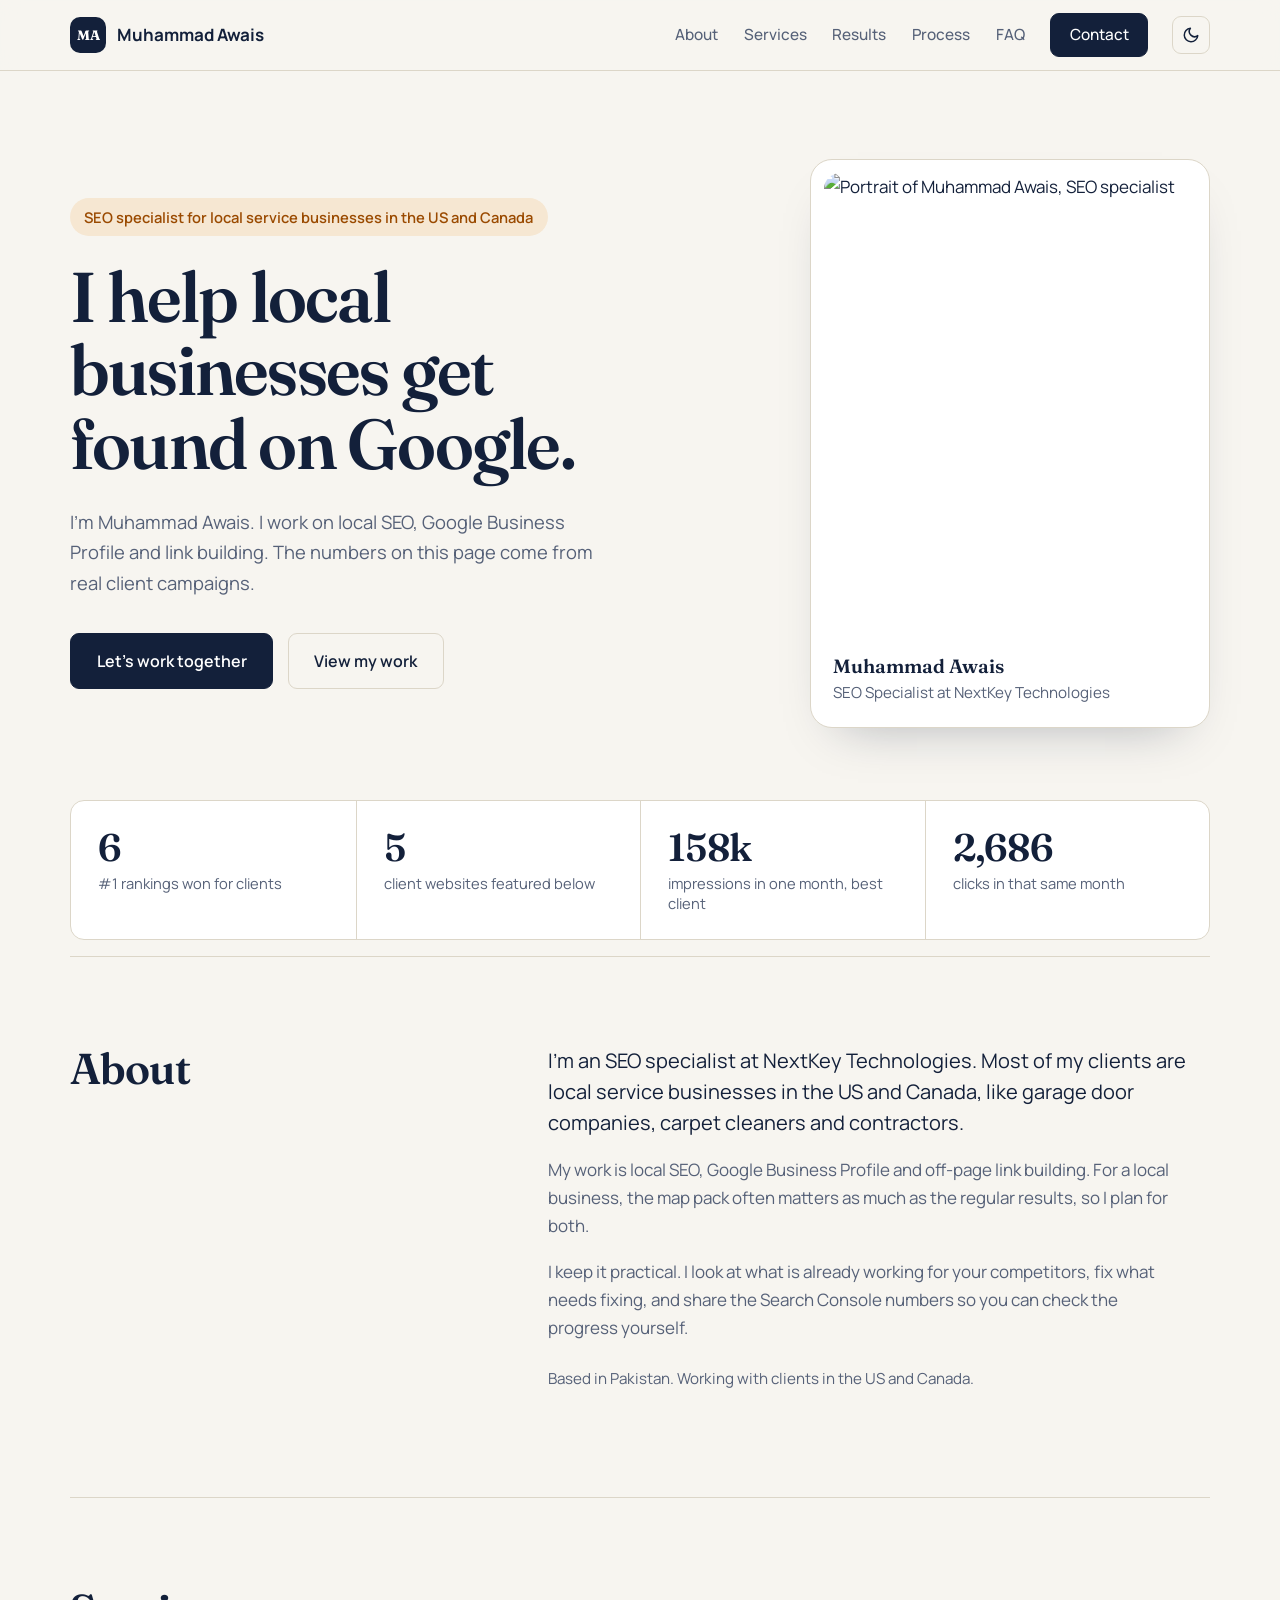
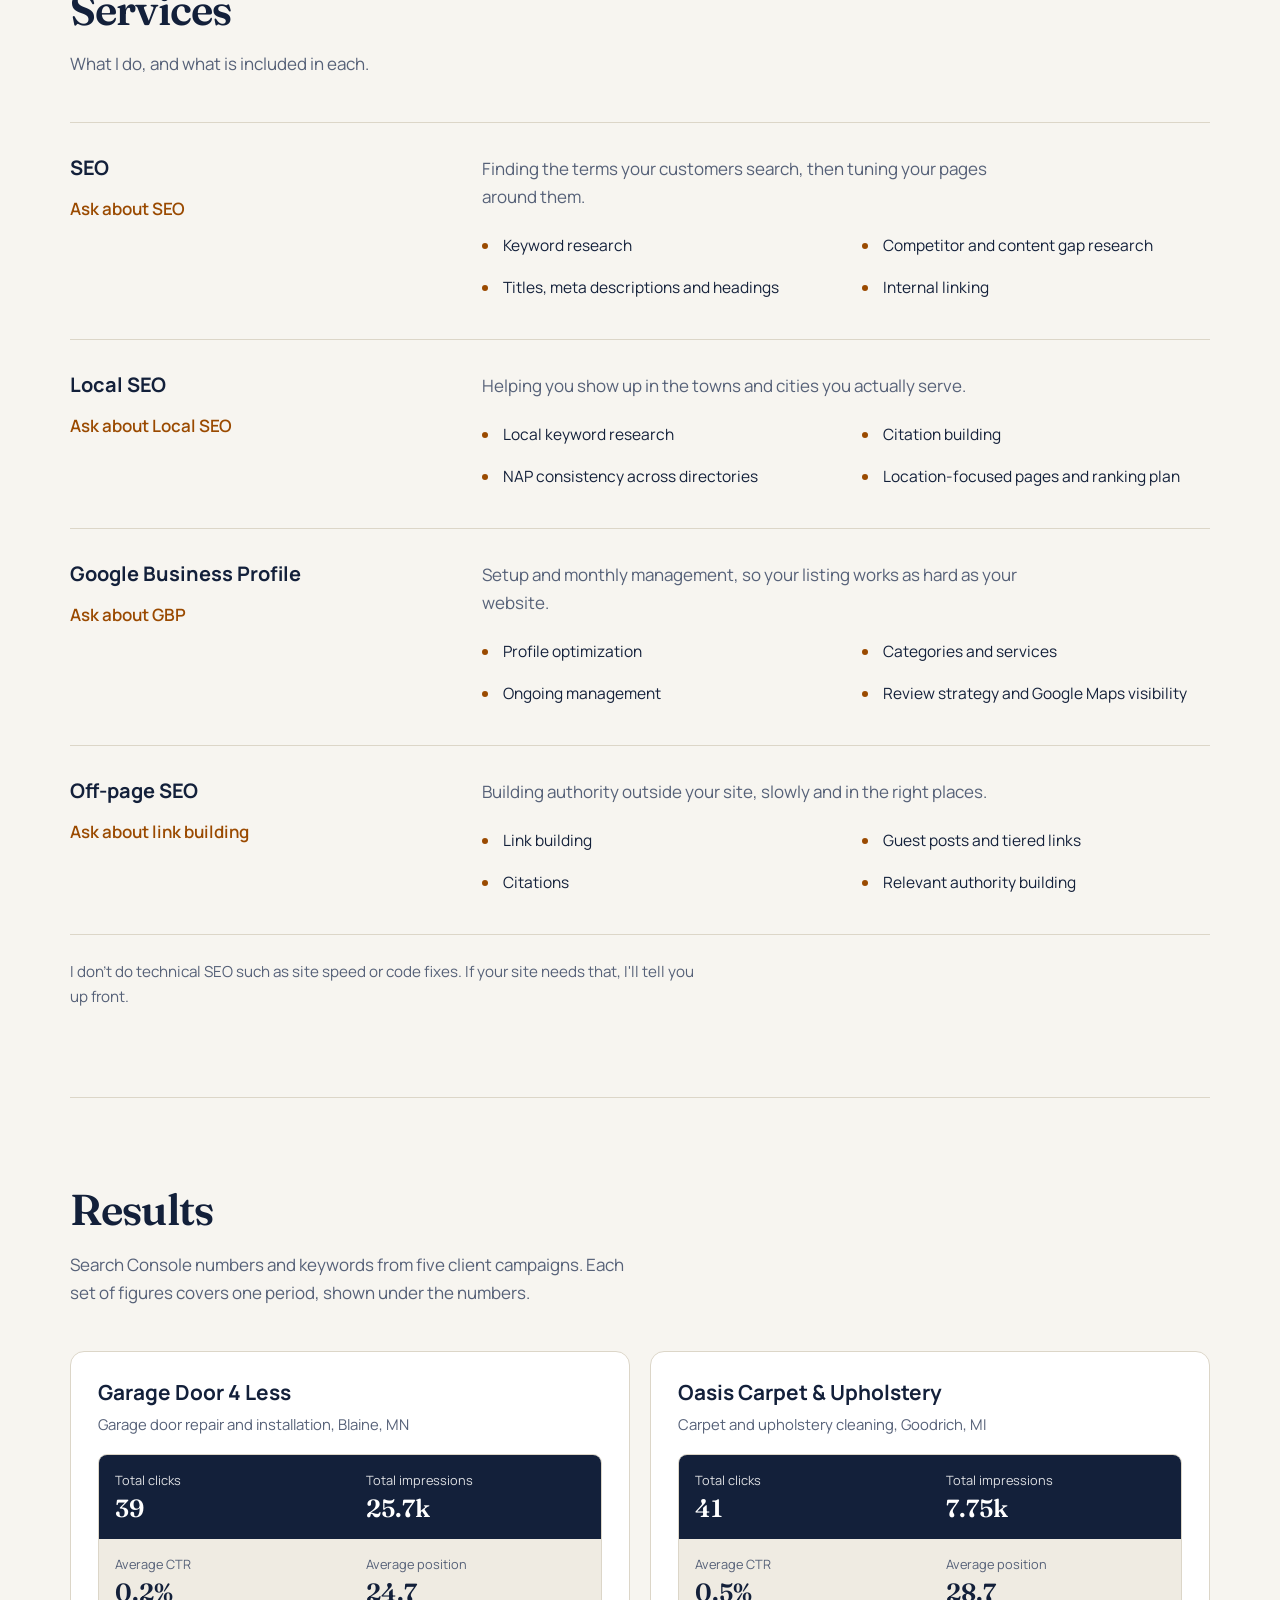
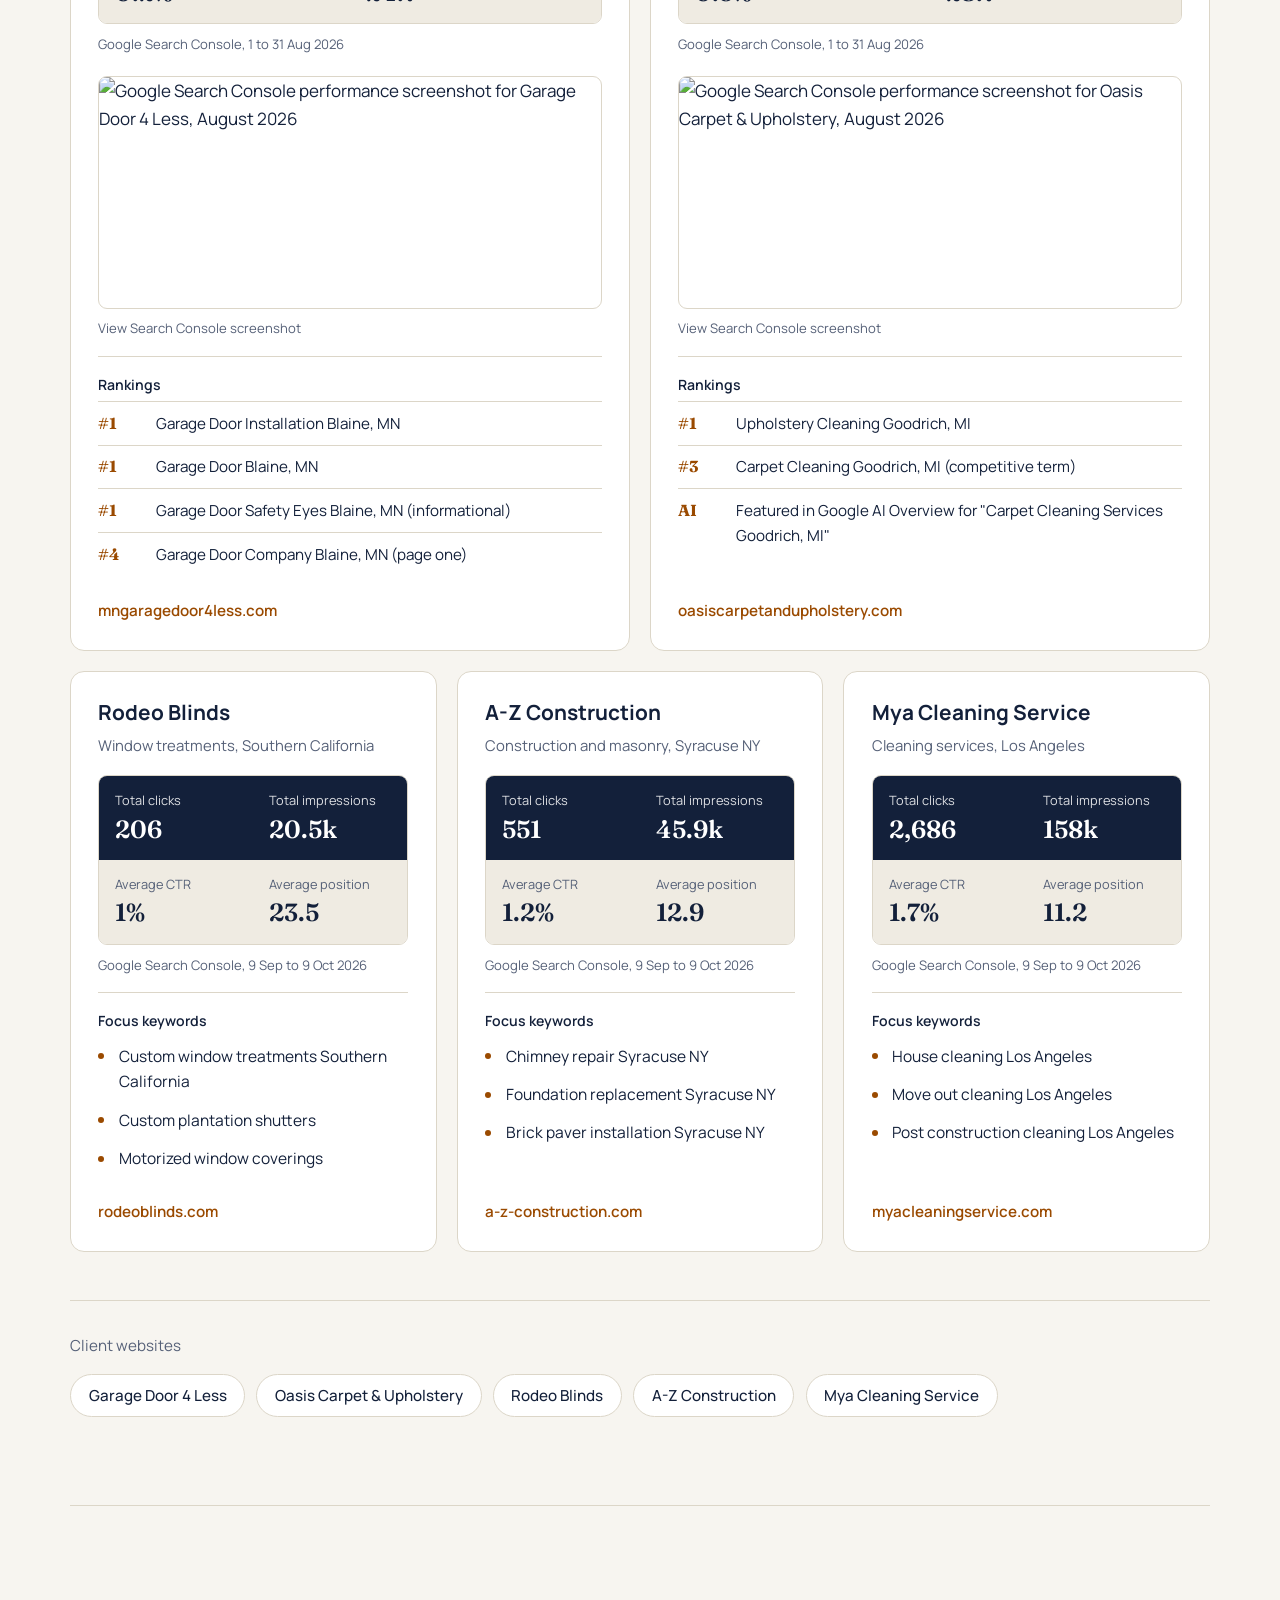
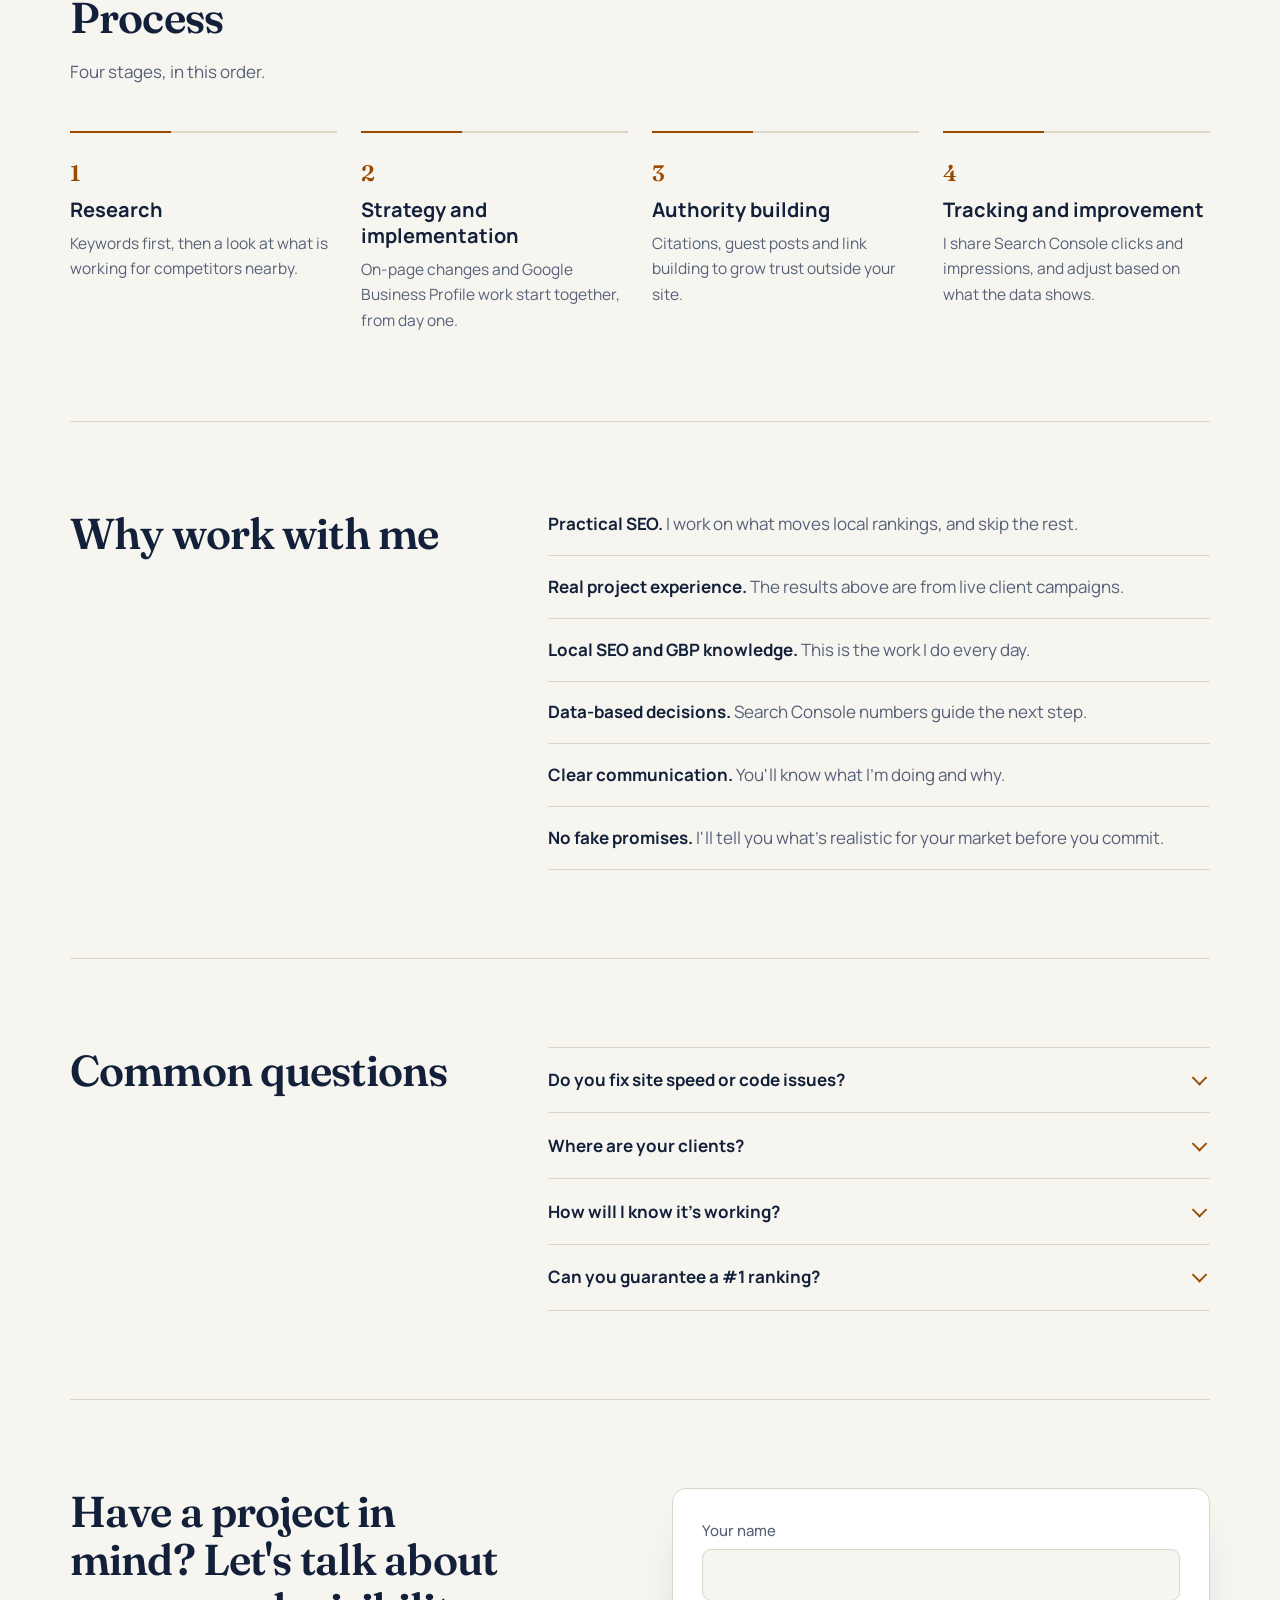
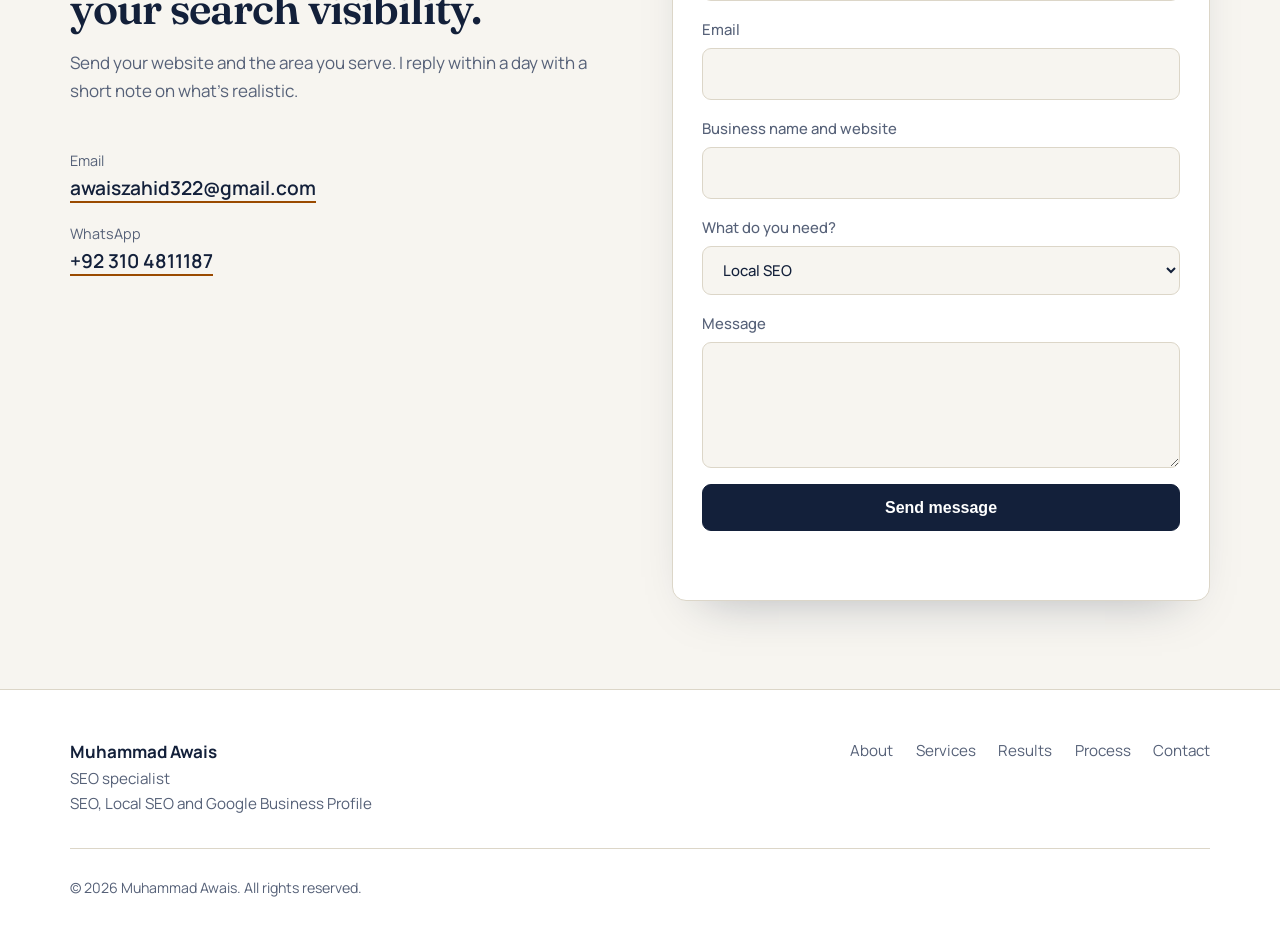
==== index.html @ a40edf95 "Add files via upload" ====
<!DOCTYPE html>
<html lang="en">
<head>
<meta charset="utf-8">
<meta name="viewport" content="width=device-width, initial-scale=1">
<title>Muhammad Awais | SEO Specialist, Local SEO and Google Business Profile Expert</title>
<meta name="description" content="Muhammad Awais is an SEO specialist for local service businesses in the US and Canada. Local SEO, Google Business Profile, link building and keyword research, with real client results.">
<link rel="canonical" href="https://awaiszahidofficial.github.io/awais-portfolio/">
<meta name="theme-color" content="#F7F5F0">

<meta property="og:type" content="website">
<meta property="og:url" content="https://awaiszahidofficial.github.io/awais-portfolio/">
<meta property="og:title" content="Muhammad Awais | SEO Specialist, Local SEO and GBP Expert">
<meta property="og:description" content="Local SEO, Google Business Profile and link building for service businesses. See real client results.">
<meta property="og:image" content="https://awaiszahidofficial.github.io/awais-portfolio/assets/awais.jpg">
<meta name="twitter:card" content="summary">

<link rel="icon" href="assets/favicon.svg" type="image/svg+xml">
<link rel="preconnect" href="https://fonts.googleapis.com">
<link rel="preconnect" href="https://fonts.gstatic.com" crossorigin>
<link href="https://fonts.googleapis.com/css2?family=Fraunces:opsz,wght@9..144,500;9..144,600&family=Manrope:wght@400;500;600;700&display=swap" rel="stylesheet">
<link rel="stylesheet" href="style.css">

<script>
/* Choose the theme before first paint: saved choice, else the visitor's system setting, else light */
(function(){try{var t=localStorage.getItem('theme');
if(!t&&window.matchMedia&&matchMedia('(prefers-color-scheme: dark)').matches)t='dark';
if(t)document.documentElement.setAttribute('data-theme',t);}catch(e){}})();
</script>

<script type="application/ld+json">
{
  "@context": "https://schema.org",
  "@type": "ProfessionalService",
  "name": "Muhammad Awais, SEO Specialist",
  "description": "Local SEO, Google Business Profile management and link building for local service businesses in the US and Canada.",
  "url": "https://awaiszahidofficial.github.io/awais-portfolio/",
  "image": "https://awaiszahidofficial.github.io/awais-portfolio/assets/awais.jpg",
  "email": "awaiszahid322@gmail.com",
  "areaServed": ["United States", "Canada"],
  "founder": { "@type": "Person", "name": "Muhammad Awais", "jobTitle": "SEO Specialist", "worksFor": { "@type": "Organization", "name": "NextKey Technologies" } },
  "knowsAbout": ["Local SEO", "Google Business Profile", "Link building", "Keyword research", "Citation building"]
}
</script>
</head>
<body>
<a class="skip" href="#main">Skip to content</a>

<header class="nav" id="top">
  <div class="wrap nav-in">
    <a class="brand" href="#top" aria-label="Muhammad Awais, home"><span class="mark">MA</span><span>Muhammad Awais</span></a>
    <nav id="menu" aria-label="Main">
      <a href="#about">About</a>
      <a href="#services">Services</a>
      <a href="#results">Results</a>
      <a href="#process">Process</a>
      <a href="#faq">FAQ</a>
      <a class="btn btn-sm" href="#contact">Contact</a>
    </nav>
    <div class="nav-tools">
      <button class="icon-btn" id="theme" type="button" aria-label="Switch color theme">
        <svg class="i-sun" viewBox="0 0 24 24" width="18" height="18" fill="none" stroke="currentColor" stroke-width="2" stroke-linecap="round" aria-hidden="true"><circle cx="12" cy="12" r="4"/><path d="M12 2v2M12 20v2M4.9 4.9l1.4 1.4M17.7 17.7l1.4 1.4M2 12h2M20 12h2M4.9 19.1l1.4-1.4M17.7 6.3l1.4-1.4"/></svg>
        <svg class="i-moon" viewBox="0 0 24 24" width="18" height="18" fill="none" stroke="currentColor" stroke-width="2" stroke-linecap="round" stroke-linejoin="round" aria-hidden="true"><path d="M21 12.8A9 9 0 1 1 11.2 3a7 7 0 0 0 9.8 9.8z"/></svg>
      </button>
      <button class="menu-btn" type="button" aria-expanded="false" aria-controls="menu">Menu</button>
    </div>
  </div>
</header>

<main id="main">

<section class="hero wrap">
  <div class="hero-copy">
    <p class="role">SEO specialist for local service businesses in the US and Canada</p>
    <h1>I help local businesses get found on Google.</h1>
    <p class="lead">I'm Muhammad Awais. I work on local SEO, Google Business Profile and link building. The numbers on this page come from real client campaigns.</p>
    <div class="actions">
      <a class="btn" href="#contact">Let's work together</a>
      <a class="btn btn-ghost" href="#results">View my work</a>
    </div>
  </div>

  <figure class="id-card">
    <img src="assets/awais.jpg" alt="Portrait of Muhammad Awais, SEO specialist" width="720" height="955">
    <figcaption>
      <b>Muhammad Awais</b>
      <span>SEO Specialist at NextKey Technologies</span>
    </figcaption>
  </figure>
</section>

<section class="wrap band-wrap" aria-label="Highlights">
  <div class="band">
    <div class="stat"><b>6</b><small>#1 rankings won for clients</small></div>
    <div class="stat"><b>5</b><small>client websites featured below</small></div>
    <div class="stat"><b>158k</b><small>impressions in one month, best client</small></div>
    <div class="stat"><b>2,686</b><small>clicks in that same month</small></div>
  </div>
</section>

<section id="about" class="sec wrap split">
  <h2>About</h2>
  <div class="prose">
    <p class="big-p">I'm an SEO specialist at NextKey Technologies. Most of my clients are local service businesses in the US and Canada, like garage door companies, carpet cleaners and contractors.</p>
    <p>My work is local SEO, Google Business Profile and off-page link building. For a local business, the map pack often matters as much as the regular results, so I plan for both.</p>
    <p>I keep it practical. I look at what is already working for your competitors, fix what needs fixing, and share the Search Console numbers so you can check the progress yourself.</p>
    <p class="note">Based in Pakistan. Working with clients in the US and Canada.</p>
  </div>
</section>

<section id="services" class="sec wrap">
  <h2>Services</h2>
  <p class="sub">What I do, and what is included in each.</p>

  <div class="svc-list">
    <article class="svc">
      <div class="svc-head"><h3>SEO</h3><a href="#contact" data-service="On-page SEO">Ask about SEO</a></div>
      <div class="svc-body">
        <p>Finding the terms your customers search, then tuning your pages around them.</p>
        <ul><li>Keyword research</li><li>Competitor and content gap research</li><li>Titles, meta descriptions and headings</li><li>Internal linking</li></ul>
      </div>
    </article>
    <article class="svc">
      <div class="svc-head"><h3>Local SEO</h3><a href="#contact" data-service="Local SEO">Ask about Local SEO</a></div>
      <div class="svc-body">
        <p>Helping you show up in the towns and cities you actually serve.</p>
        <ul><li>Local keyword research</li><li>Citation building</li><li>NAP consistency across directories</li><li>Location-focused pages and ranking plan</li></ul>
      </div>
    </article>
    <article class="svc">
      <div class="svc-head"><h3>Google Business Profile</h3><a href="#contact" data-service="Google Business Profile">Ask about GBP</a></div>
      <div class="svc-body">
        <p>Setup and monthly management, so your listing works as hard as your website.</p>
        <ul><li>Profile optimization</li><li>Categories and services</li><li>Ongoing management</li><li>Review strategy and Google Maps visibility</li></ul>
      </div>
    </article>
    <article class="svc">
      <div class="svc-head"><h3>Off-page SEO</h3><a href="#contact" data-service="Off-page SEO / link building">Ask about link building</a></div>
      <div class="svc-body">
        <p>Building authority outside your site, slowly and in the right places.</p>
        <ul><li>Link building</li><li>Guest posts and tiered links</li><li>Citations</li><li>Relevant authority building</li></ul>
      </div>
    </article>
  </div>

  <p class="note">I don't do technical SEO such as site speed or code fixes. If your site needs that, I'll tell you up front.</p>
</section>

<section id="results" class="sec wrap">
  <h2>Results</h2>
  <p class="sub">Search Console numbers and keywords from five client campaigns. Each set of figures covers one period, shown under the numbers.</p>

  <!-- Focus keywords (Rodeo Blinds, A-Z Construction, Mya) come from each client's website content. Replace them with real ranking positions when you have them. -->
  <div class="grid2">
    <article class="client">
      <h3>Garage Door 4 Less</h3>
      <p class="muted">Garage door repair and installation, Blaine, MN</p>
      <div class="gsc" role="group" aria-label="Search Console summary for Garage Door 4 Less">
        <div class="gt gt-c"><small>Total clicks</small><b>39</b></div>
        <div class="gt gt-i"><small>Total impressions</small><b>25.7k</b></div>
        <div class="gt"><small>Average CTR</small><b>0.2%</b></div>
        <div class="gt"><small>Average position</small><b>24.7</b></div>
      </div>
      <p class="gsc-cap">Google Search Console, 1 to 31 Aug 2026</p>
      <a class="shot result-shot" href="assets/garage-door-4-less-search-console.jpeg" target="_blank" rel="noopener">
        <img src="assets/garage-door-4-less-search-console.jpeg" alt="Google Search Console performance screenshot for Garage Door 4 Less, August 2026" width="1190" height="551" loading="lazy">
        <span>View Search Console screenshot</span>
      </a>
      <p class="focus-t">Rankings</p>
      <ul class="kw"><li><span>#1</span>Garage Door Installation Blaine, MN</li><li><span>#1</span>Garage Door Blaine, MN</li><li><span>#1</span>Garage Door Safety Eyes Blaine, MN (informational)</li><li><span>#4</span>Garage Door Company Blaine, MN (page one)</li></ul>
      <a class="site" href="https://www.mngaragedoor4less.com/" target="_blank" rel="noopener">mngaragedoor4less.com</a>
    </article>
    <article class="client">
      <h3>Oasis Carpet &amp; Upholstery</h3>
      <p class="muted">Carpet and upholstery cleaning, Goodrich, MI</p>
      <div class="gsc" role="group" aria-label="Search Console summary for Oasis Carpet &amp; Upholstery">
        <div class="gt gt-c"><small>Total clicks</small><b>41</b></div>
        <div class="gt gt-i"><small>Total impressions</small><b>7.75k</b></div>
        <div class="gt"><small>Average CTR</small><b>0.5%</b></div>
        <div class="gt"><small>Average position</small><b>28.7</b></div>
      </div>
      <p class="gsc-cap">Google Search Console, 1 to 31 Aug 2026</p>
      <a class="shot result-shot" href="assets/oasis-carpet-search-console.jpeg" target="_blank" rel="noopener">
        <img src="assets/oasis-carpet-search-console.jpeg" alt="Google Search Console performance screenshot for Oasis Carpet &amp; Upholstery, August 2026" width="1183" height="551" loading="lazy">
        <span>View Search Console screenshot</span>
      </a>
      <p class="focus-t">Rankings</p>
      <ul class="kw"><li><span>#1</span>Upholstery Cleaning Goodrich, MI</li><li><span>#3</span>Carpet Cleaning Goodrich, MI (competitive term)</li><li><span>AI</span>Featured in Google AI Overview for "Carpet Cleaning Services Goodrich, MI"</li></ul>
      <a class="site" href="https://www.oasiscarpetandupholstery.com/" target="_blank" rel="noopener">oasiscarpetandupholstery.com</a>
    </article>
  </div>

  <div class="grid3">
    <article class="client">
      <h3>Rodeo Blinds</h3>
      <p class="muted">Window treatments, Southern California</p>
      <div class="gsc" role="group" aria-label="Search Console summary for Rodeo Blinds">
        <div class="gt gt-c"><small>Total clicks</small><b>206</b></div>
        <div class="gt gt-i"><small>Total impressions</small><b>20.5k</b></div>
        <div class="gt"><small>Average CTR</small><b>1%</b></div>
        <div class="gt"><small>Average position</small><b>23.5</b></div>
      </div>
      <p class="gsc-cap">Google Search Console, 9 Sep to 9 Oct 2026</p>
      <p class="focus-t">Focus keywords</p>
      <ul class="focus"><li>Custom window treatments Southern California</li><li>Custom plantation shutters</li><li>Motorized window coverings</li></ul>
      <a class="site" href="https://www.rodeoblinds.com/" target="_blank" rel="noopener">rodeoblinds.com</a>
    </article>
    <article class="client">
      <h3>A-Z Construction</h3>
      <p class="muted">Construction and masonry, Syracuse NY</p>
      <div class="gsc" role="group" aria-label="Search Console summary for A-Z Construction">
        <div class="gt gt-c"><small>Total clicks</small><b>551</b></div>
        <div class="gt gt-i"><small>Total impressions</small><b>45.9k</b></div>
        <div class="gt"><small>Average CTR</small><b>1.2%</b></div>
        <div class="gt"><small>Average position</small><b>12.9</b></div>
      </div>
      <p class="gsc-cap">Google Search Console, 9 Sep to 9 Oct 2026</p>
      <p class="focus-t">Focus keywords</p>
      <ul class="focus"><li>Chimney repair Syracuse NY</li><li>Foundation replacement Syracuse NY</li><li>Brick paver installation Syracuse NY</li></ul>
      <a class="site" href="https://a-z-construction.com/" target="_blank" rel="noopener">a-z-construction.com</a>
    </article>
    <article class="client">
      <h3>Mya Cleaning Service</h3>
      <p class="muted">Cleaning services, Los Angeles</p>
      <div class="gsc" role="group" aria-label="Search Console summary for Mya Cleaning Service">
        <div class="gt gt-c"><small>Total clicks</small><b>2,686</b></div>
        <div class="gt gt-i"><small>Total impressions</small><b>158k</b></div>
        <div class="gt"><small>Average CTR</small><b>1.7%</b></div>
        <div class="gt"><small>Average position</small><b>11.2</b></div>
      </div>
      <p class="gsc-cap">Google Search Console, 9 Sep to 9 Oct 2026</p>
      <p class="focus-t">Focus keywords</p>
      <ul class="focus"><li>House cleaning Los Angeles</li><li>Move out cleaning Los Angeles</li><li>Post construction cleaning Los Angeles</li></ul>
      <a class="site" href="https://myacleaningservice.com/" target="_blank" rel="noopener">myacleaningservice.com</a>
    </article>
  </div>

  <div class="logos">
    <p>Client websites</p>
    <ul>
      <li><a href="https://www.mngaragedoor4less.com/" target="_blank" rel="noopener">Garage Door 4 Less</a></li>
      <li><a href="https://www.oasiscarpetandupholstery.com/" target="_blank" rel="noopener">Oasis Carpet &amp; Upholstery</a></li>
      <li><a href="https://www.rodeoblinds.com/" target="_blank" rel="noopener">Rodeo Blinds</a></li>
      <li><a href="https://a-z-construction.com/" target="_blank" rel="noopener">A-Z Construction</a></li>
      <li><a href="https://myacleaningservice.com/" target="_blank" rel="noopener">Mya Cleaning Service</a></li>
    </ul>
  </div>
</section>

<section id="process" class="sec wrap">
  <h2>Process</h2>
  <p class="sub">Four stages, in this order.</p>
  <ol class="steps">
    <li><span class="num">1</span><h3>Research</h3><p>Keywords first, then a look at what is working for competitors nearby.</p></li>
    <li><span class="num">2</span><h3>Strategy and implementation</h3><p>On-page changes and Google Business Profile work start together, from day one.</p></li>
    <li><span class="num">3</span><h3>Authority building</h3><p>Citations, guest posts and link building to grow trust outside your site.</p></li>
    <li><span class="num">4</span><h3>Tracking and improvement</h3><p>I share Search Console clicks and impressions, and adjust based on what the data shows.</p></li>
  </ol>
</section>

<section id="why" class="sec wrap split">
  <h2>Why work with me</h2>
  <ul class="why">
    <li><b>Practical SEO.</b> I work on what moves local rankings, and skip the rest.</li>
    <li><b>Real project experience.</b> The results above are from live client campaigns.</li>
    <li><b>Local SEO and GBP knowledge.</b> This is the work I do every day.</li>
    <li><b>Data-based decisions.</b> Search Console numbers guide the next step.</li>
    <li><b>Clear communication.</b> You'll know what I'm doing and why.</li>
    <li><b>No fake promises.</b> I'll tell you what's realistic for your market before you commit.</li>
  </ul>
</section>

<section id="faq" class="sec wrap split">
  <h2>Common questions</h2>
  <div class="faq">
    <details><summary>Do you fix site speed or code issues?</summary><p>No. I don't do technical SEO such as site speed or code fixes. If your site needs that, I'll tell you up front.</p></details>
    <details><summary>Where are your clients?</summary><p>Mostly local service businesses in the US and Canada, such as garage door companies, carpet cleaners and contractors. I'm based in Pakistan.</p></details>
    <details><summary>How will I know it's working?</summary><p>I share Search Console clicks and impressions, so you can check the progress yourself. Each next step is based on what that data shows.</p></details>
    <details><summary>Can you guarantee a #1 ranking?</summary><p>No. I'll tell you what's realistic for your market before you commit.</p></details>
  </div>
</section>

<section id="contact" class="sec wrap contact">
  <div>
    <h2>Have a project in mind? Let's talk about your search visibility.</h2>
    <p class="sub">Send your website and the area you serve. I reply within a day with a short note on what's realistic.</p>
    <p class="cl"><span>Email</span><a href="mailto:awaiszahid322@gmail.com">awaiszahid322@gmail.com</a></p>
    <p class="cl"><span>WhatsApp</span><a href="https://wa.me/923104811187" target="_blank" rel="noopener">+92 310 4811187</a></p>
  </div>

  <!-- To receive messages without an email app: create a free form at formspree.io and paste its URL into data-endpoint below. -->
  <form id="form" data-endpoint="" novalidate>
    <p class="hp" aria-hidden="true"><label>Leave this empty <input name="_gotcha" tabindex="-1" autocomplete="off"></label></p>
    <label>Your name <input name="name" required autocomplete="name"></label>
    <label>Email <input type="email" name="email" required autocomplete="email"></label>
    <label>Business name and website <input name="business" autocomplete="organization"></label>
    <label>What do you need?
      <select name="service" id="service">
        <option>Local SEO</option>
        <option>Google Business Profile</option>
        <option>Off-page SEO / link building</option>
        <option>On-page SEO</option>
        <option>Not sure yet</option>
      </select>
    </label>
    <label>Message <textarea name="message" rows="4" required></textarea></label>
    <button class="btn" type="submit">Send message</button>
    <p class="status" id="status" role="status" aria-live="polite"></p>
  </form>
</section>

</main>

<footer class="foot">
  <div class="wrap foot-in">
    <div>
      <b>Muhammad Awais</b>
      <p>SEO specialist</p>
      <p>SEO, Local SEO and Google Business Profile</p>
    </div>
    <nav aria-label="Footer">
      <a href="#about">About</a><a href="#services">Services</a><a href="#results">Results</a><a href="#process">Process</a><a href="#contact">Contact</a>
    </nav>
  </div>
  <div class="wrap foot-base"><small>&copy; <span id="year">2026</span> Muhammad Awais. All rights reserved.</small></div>
</footer>

<script src="script.js"></script>
</body>
</html>
---- style.css ----
/* ---------- Tokens ---------- */
:root{
  --bg:#F7F5F0; --surface:#FFFFFF; --surface2:#EFEBE2; --line:#DCD6C8;
  --text:#13203A; --muted:#566178; --accent:#9A4A00; --accent-soft:#F6E7D2;
  --btn-bg:#13203A; --btn-text:#FFFFFF; --btn-hover:#243A66;
  --tile-hl:#13203A; --tile-hl-text:#FFFFFF;
  --r:14px; --r-sm:9px;
  --shadow:0 24px 50px -30px rgba(19,32,58,.35);
  color-scheme:light;
}
:root[data-theme="dark"]{
  --bg:#0C1424; --surface:#142039; --surface2:#1B2A48; --line:#27385A;
  --text:#F2F4F9; --muted:#9BA8C2; --accent:#F2B25C; --accent-soft:#2A2A2E;
  --btn-bg:#F2B25C; --btn-text:#1A1204; --btn-hover:#F7C98A;
  --tile-hl:#2B4272; --tile-hl-text:#FFFFFF;
  --shadow:0 24px 50px -30px rgba(0,0,0,.7);
  color-scheme:dark;
}

/* ---------- Base ---------- */
*{box-sizing:border-box;margin:0}
html{scroll-behavior:smooth;scroll-padding-top:84px}
body{background:var(--bg);color:var(--text);font:400 1.0625rem/1.65 "Manrope",system-ui,-apple-system,"Segoe UI",sans-serif;-webkit-font-smoothing:antialiased;text-rendering:optimizeLegibility}
h1,h2,.serif,.stat b,.num{font-family:"Fraunces",Georgia,"Times New Roman",serif}
a{color:inherit}
img,svg{max-width:100%}
:focus-visible{outline:2px solid var(--accent);outline-offset:3px;border-radius:4px}
.wrap{width:min(1140px,100% - 2.5rem);margin-inline:auto}
.skip{position:absolute;left:-999px}
.skip:focus{left:1rem;top:1rem;background:var(--btn-bg);color:var(--btn-text);padding:.5rem 1rem;z-index:99;border-radius:6px}
.muted,.note,small,.sub{color:var(--muted)}
::selection{background:var(--accent);color:var(--bg)}

/* ---------- Nav ---------- */
.nav{position:sticky;top:0;z-index:20;background:color-mix(in srgb,var(--bg) 90%,transparent);-webkit-backdrop-filter:blur(10px);backdrop-filter:blur(10px);border-bottom:1px solid var(--line)}
.nav-in{display:flex;align-items:center;gap:1.5rem;min-height:70px}
.brand{white-space:nowrap;text-decoration:none;font-weight:700;display:flex;align-items:center;gap:.7rem}
.mark{display:grid;place-items:center;width:36px;height:36px;background:var(--btn-bg);color:var(--btn-text);border-radius:10px;font:700 .85rem "Fraunces",Georgia,serif}
#menu{display:flex;align-items:center;gap:1.6rem;margin-left:auto}
#menu a{text-decoration:none;color:var(--muted);font-size:.96rem;font-weight:500;transition:color .2s}
#menu a:hover,#menu a.active{color:var(--text)}
#menu a.active{box-shadow:0 2px 0 var(--accent)}
.nav-tools{display:flex;gap:.6rem;align-items:center}
.icon-btn,.menu-btn{background:none;border:1px solid var(--line);color:var(--text);border-radius:var(--r-sm);cursor:pointer;font:inherit;transition:border-color .2s,background .2s}
.icon-btn{width:38px;height:38px;display:grid;place-items:center}
.icon-btn:hover,.menu-btn:hover{border-color:var(--muted);background:var(--surface)}
.menu-btn{display:none;padding:.45rem .9rem}
.i-sun{display:none}
:root[data-theme="dark"] .i-moon{display:none}
:root[data-theme="dark"] .i-sun{display:block}

/* ---------- Buttons ---------- */
.btn{display:inline-block;background:var(--btn-bg);color:var(--btn-text)!important;font-weight:600;text-decoration:none;padding:.85rem 1.6rem;border-radius:var(--r-sm);border:1px solid var(--btn-bg);font-size:1rem;cursor:pointer;transition:transform .2s,background .2s}
.btn:hover{transform:translateY(-2px);background:var(--btn-hover);border-color:var(--btn-hover)}
#menu .btn-sm{padding:.5rem 1.15rem;color:var(--btn-text)}
#menu .btn-sm.active{box-shadow:none}
.btn-ghost{background:none;color:var(--text)!important;border:1px solid var(--line)}
.btn-ghost:hover{background:var(--surface);border-color:var(--muted)}

/* ---------- Hero ---------- */
.hero{display:grid;grid-template-columns:1.35fr 1fr;gap:4.5rem;align-items:center;padding:5.5rem 0 4.5rem}
.role{display:inline-block;background:var(--accent-soft);color:var(--accent);font-size:.92rem;font-weight:600;padding:.4rem .9rem;border-radius:999px;margin-bottom:1.5rem}
h1{font-size:clamp(2.6rem,5.6vw,4.4rem);line-height:1.05;letter-spacing:-.025em;font-weight:600;text-wrap:balance}
.lead{color:var(--muted);max-width:34rem;margin:1.6rem 0 2.2rem;font-size:1.15rem}
.actions{display:flex;gap:.9rem;flex-wrap:wrap}

.id-card{background:var(--surface);border:1px solid var(--line);border-radius:22px;padding:.8rem;box-shadow:var(--shadow);max-width:400px;justify-self:end;width:100%}
.id-card img{display:block;width:100%;height:auto;aspect-ratio:4/5;object-fit:cover;object-position:center 15%;border-radius:16px;background:#fff}
.id-card figcaption{padding:1rem .6rem .5rem}
.id-card b{display:block;font:600 1.2rem "Fraunces",Georgia,serif}
.id-card span{color:var(--muted);font-size:.95rem}

.band{display:grid;grid-template-columns:repeat(4,1fr);border:1px solid var(--line);border-radius:var(--r);background:var(--surface);margin-bottom:1rem}
.stat{padding:1.6rem 1.7rem}
.stat+.stat{border-left:1px solid var(--line)}
.stat b{display:block;font-size:2.4rem;line-height:1.05;font-weight:600;letter-spacing:-.02em}
.stat small{display:block;margin-top:.35rem;font-size:.92rem;line-height:1.4}

/* ---------- Sections ---------- */
.sec{padding:5.5rem 0;border-top:1px solid var(--line)}
.hero+.wrap,.band-wrap{border-top:0}
h2{font-size:clamp(1.9rem,3.6vw,2.7rem);line-height:1.12;letter-spacing:-.02em;font-weight:600;margin-bottom:1rem;text-wrap:balance}
h3{font-size:1.25rem;margin-bottom:.4rem;line-height:1.3;font-weight:700}
.sub{max-width:36rem;margin-bottom:2.75rem}
.split{display:grid;grid-template-columns:1fr 1.6fr;gap:4rem}
.prose p{margin-bottom:1.1rem;max-width:40rem}
.prose .big-p{font-size:1.25rem;line-height:1.55;color:var(--text)}
.prose p:not(.big-p):not(.note){color:var(--muted)}
.note{font-size:.95rem;margin-top:1.5rem;max-width:40rem}

/* ---------- Services ---------- */
.svc-list{border-top:1px solid var(--line)}
.svc{display:grid;grid-template-columns:1fr 2fr;gap:3rem;padding:2rem 0;border-bottom:1px solid var(--line)}
.svc-head a{display:inline-block;margin-top:.5rem;color:var(--accent);font-weight:600;text-decoration:none;border-bottom:1px solid transparent;transition:border-color .2s}
.svc-head a:hover{border-color:var(--accent)}
.svc-body>p{color:var(--muted);margin-bottom:1rem;max-width:34rem}
.svc-body ul{list-style:none;padding:0;display:grid;grid-template-columns:1fr 1fr;gap:.2rem 2rem}
.svc-body li,.focus li{padding:.4rem 0 .4rem 1.3rem;position:relative;font-size:.97rem}
.svc-body li:before,.focus li:before{content:"";position:absolute;left:0;top:1.05em;width:6px;height:6px;border-radius:50%;background:var(--accent)}

/* ---------- Results ---------- */
.case{border:1px solid var(--line);border-radius:var(--r);padding:2.2rem;margin-bottom:1.25rem;background:var(--surface)}
.case-head{display:flex;justify-content:space-between;gap:1.5rem;align-items:flex-start;margin-bottom:1rem}
.case-head p{color:var(--muted);font-size:.95rem}
.big{text-align:right}
.big b{font:600 2.8rem/1 "Fraunces",Georgia,serif;color:var(--accent);display:block;letter-spacing:-.02em}
.big small{display:block;margin-top:.3rem}
.case-text{max-width:40rem}
.case-cols{display:grid;grid-template-columns:1fr 1.25fr;gap:3rem;align-items:start;margin-top:1.3rem}
.kw{list-style:none;padding:0}
.kw li{display:flex;gap:1rem;align-items:baseline;padding:.65rem 0;border-top:1px solid var(--line);font-size:.97rem}
.kw span{font:700 1rem "Fraunces",Georgia,serif;color:var(--accent);min-width:3rem}
.shot{display:block;text-decoration:none}
.shot img{display:block;width:100%;height:auto;border:1px solid var(--line);border-radius:var(--r-sm);background:#fff}
.shot span{display:block;margin-top:.6rem;font-size:.82rem;color:var(--muted)}
.shot:hover img{border-color:var(--accent)}
.result-shot{margin:.25rem 0 1rem}
.result-shot img{aspect-ratio:1190/551;object-fit:contain}
.result-shot span{font-size:.82rem}

.grid3{display:grid;grid-template-columns:repeat(3,1fr);gap:1.25rem;margin-top:1.25rem}
.client{background:var(--surface);border:1px solid var(--line);border-radius:var(--r);padding:1.7rem;display:flex;flex-direction:column}
.client .muted{font-size:.93rem}
.gsc{display:grid;grid-template-columns:1fr 1fr;border-radius:var(--r-sm);overflow:hidden;border:1px solid var(--line);margin-top:1.1rem}
.gt{padding:.9rem 1rem;background:var(--surface2)}
.gt small{display:block;font-size:.8rem;margin-bottom:.25rem}
.gt b{font:600 1.55rem/1.1 "Fraunces",Georgia,serif}
.gt-c,.gt-i{background:var(--tile-hl)}
.gt-c small,.gt-i small,.gt-c b,.gt-i b{color:var(--tile-hl-text)}
.gt-c small,.gt-i small{opacity:.85}
.gsc-cap{font-size:.82rem;color:var(--muted);margin:.6rem 0 1rem}
.focus-t{font-size:.88rem;font-weight:600;border-top:1px solid var(--line);padding-top:1rem}
.focus{list-style:none;padding:0;margin:.3rem 0 .5rem}
.client a.site{margin-top:auto;padding-top:.8rem;color:var(--accent);text-decoration:none;font-weight:600;font-size:.95rem}
.client a.site:hover{text-decoration:underline}
.logos{margin-top:3rem;padding-top:2rem;border-top:1px solid var(--line)}
.logos p{color:var(--muted);margin-bottom:1rem;font-size:.95rem}
.logos ul{list-style:none;padding:0;display:flex;flex-wrap:wrap;gap:.7rem}
.logos a{display:inline-block;border:1px solid var(--line);background:var(--surface);border-radius:999px;padding:.5rem 1.1rem;text-decoration:none;font-size:.95rem;font-weight:500;transition:border-color .2s}
.logos a:hover{border-color:var(--accent)}

/* ---------- Process ---------- */
.steps{list-style:none;padding:0;display:grid;grid-template-columns:repeat(4,1fr);gap:1.5rem}
.steps li{padding-top:1.4rem;border-top:2px solid var(--line);position:relative}
.steps li::before{content:"";position:absolute;top:-2px;left:0;width:38%;height:2px;background:var(--accent)}
.steps .num{color:var(--accent);font-size:1.4rem;font-weight:600}
.steps h3{margin:.3rem 0 .5rem}
.steps p{color:var(--muted);font-size:.97rem}

/* ---------- Why / FAQ ---------- */
.why{list-style:none;padding:0}
.why li{padding:1.05rem 0;border-bottom:1px solid var(--line);color:var(--muted)}
.why li:first-child{padding-top:0}
.why b{color:var(--text);font-weight:700}
.faq details{border-bottom:1px solid var(--line)}
.faq details:first-child{border-top:1px solid var(--line)}
.faq summary{cursor:pointer;list-style:none;padding:1.15rem 2rem 1.15rem 0;font-weight:700;position:relative}
.faq summary::-webkit-details-marker{display:none}
.faq summary::after{content:"";position:absolute;right:.3rem;top:50%;width:9px;height:9px;border-right:2px solid var(--accent);border-bottom:2px solid var(--accent);transform:translateY(-70%) rotate(45deg);transition:transform .25s}
.faq details[open] summary::after{transform:translateY(-30%) rotate(-135deg)}
.faq p{color:var(--muted);padding:0 2rem 1.25rem 0;max-width:38rem}

/* ---------- Contact ---------- */
.contact{display:grid;grid-template-columns:1fr 1fr;gap:4rem}
.cl{margin-top:1.1rem}
.cl span{display:block;color:var(--muted);font-size:.9rem}
.cl a{font-size:1.2rem;font-weight:600;text-decoration:none;border-bottom:2px solid var(--accent);word-break:break-word}
form{display:grid;gap:1rem;background:var(--surface);border:1px solid var(--line);border-radius:var(--r);padding:1.8rem;box-shadow:var(--shadow)}
label{display:grid;gap:.4rem;font-size:.93rem;font-weight:500;color:var(--muted)}
input,select,textarea{background:var(--bg);border:1px solid var(--line);color:var(--text);border-radius:var(--r-sm);padding:.8rem 1rem;font:inherit;width:100%;transition:border-color .2s}
input:focus,select:focus,textarea:focus{outline:none;border-color:var(--accent);box-shadow:0 0 0 3px color-mix(in srgb,var(--accent) 22%,transparent)}
input.err,textarea.err{border-color:#d1493f}
textarea{resize:vertical}
.hp{position:absolute;left:-9999px}
.status{min-height:1.5rem;font-size:.95rem;color:var(--muted)}
.status.ok{color:var(--accent)}
.status.bad{color:#d1493f}

/* ---------- Footer ---------- */
.foot{border-top:1px solid var(--line);padding:3rem 0 2rem;background:var(--surface)}
.foot-in{display:flex;justify-content:space-between;gap:2rem;flex-wrap:wrap}
.foot p{color:var(--muted);font-size:.95rem}
.foot nav{display:flex;gap:1.4rem;flex-wrap:wrap;align-self:flex-start}
.foot nav a{text-decoration:none;color:var(--muted);font-size:.95rem}
.foot nav a:hover{color:var(--text)}
.foot-base{margin-top:2rem;padding-top:1.5rem;border-top:1px solid var(--line)}

/* ---------- Responsive ---------- */
@media (max-width:960px){
  .hero,.split,.contact{grid-template-columns:1fr;gap:2.5rem}
  .hero{padding:3rem 0}
  .id-card{justify-self:start;max-width:340px}
  .band{grid-template-columns:1fr 1fr}
  .stat:nth-child(3){border-left:0}
  .stat:nth-child(n+3){border-top:1px solid var(--line)}
  .sec{padding:4rem 0}
  .grid3{grid-template-columns:1fr}
  .svc{grid-template-columns:1fr;gap:1rem}
  .case-cols{grid-template-columns:1fr;gap:1.5rem}
  .steps{grid-template-columns:1fr 1fr}
  .menu-btn{display:block}
  #menu{display:none;position:absolute;top:70px;left:0;right:0;background:var(--bg);border-bottom:1px solid var(--line);padding:1rem 1.25rem 1.5rem;flex-direction:column;align-items:stretch;gap:1rem;margin:0}
  #menu.open{display:flex}
  #menu .btn-sm{text-align:center}
  .nav-tools{margin-left:auto}
  #menu a.active{box-shadow:none;color:var(--accent)}
}
@media (max-width:560px){
  .steps{grid-template-columns:1fr}
  .svc-body ul{grid-template-columns:1fr}
  .case{padding:1.4rem}
  .case-head{flex-direction:column}
  .big{text-align:left}
  form{padding:1.3rem}
  .brand span:last-child{font-size:.95rem}
  .stat{padding:1.2rem}
  .stat b{font-size:1.9rem}
}
@media (prefers-reduced-motion:reduce){
  *{transition:none!important;scroll-behavior:auto!important}
}

/* ---------- Results grid (all five clients) ---------- */
.grid2{display:grid;grid-template-columns:1fr 1fr;gap:1.25rem}
.client .kw{margin:.3rem 0 .6rem}
.client .kw li{padding:.55rem 0;font-size:.95rem}
.client .kw span{min-width:2.6rem}
.client h3{font-size:1.3rem}
@media (max-width:960px){.grid2{grid-template-columns:1fr}}
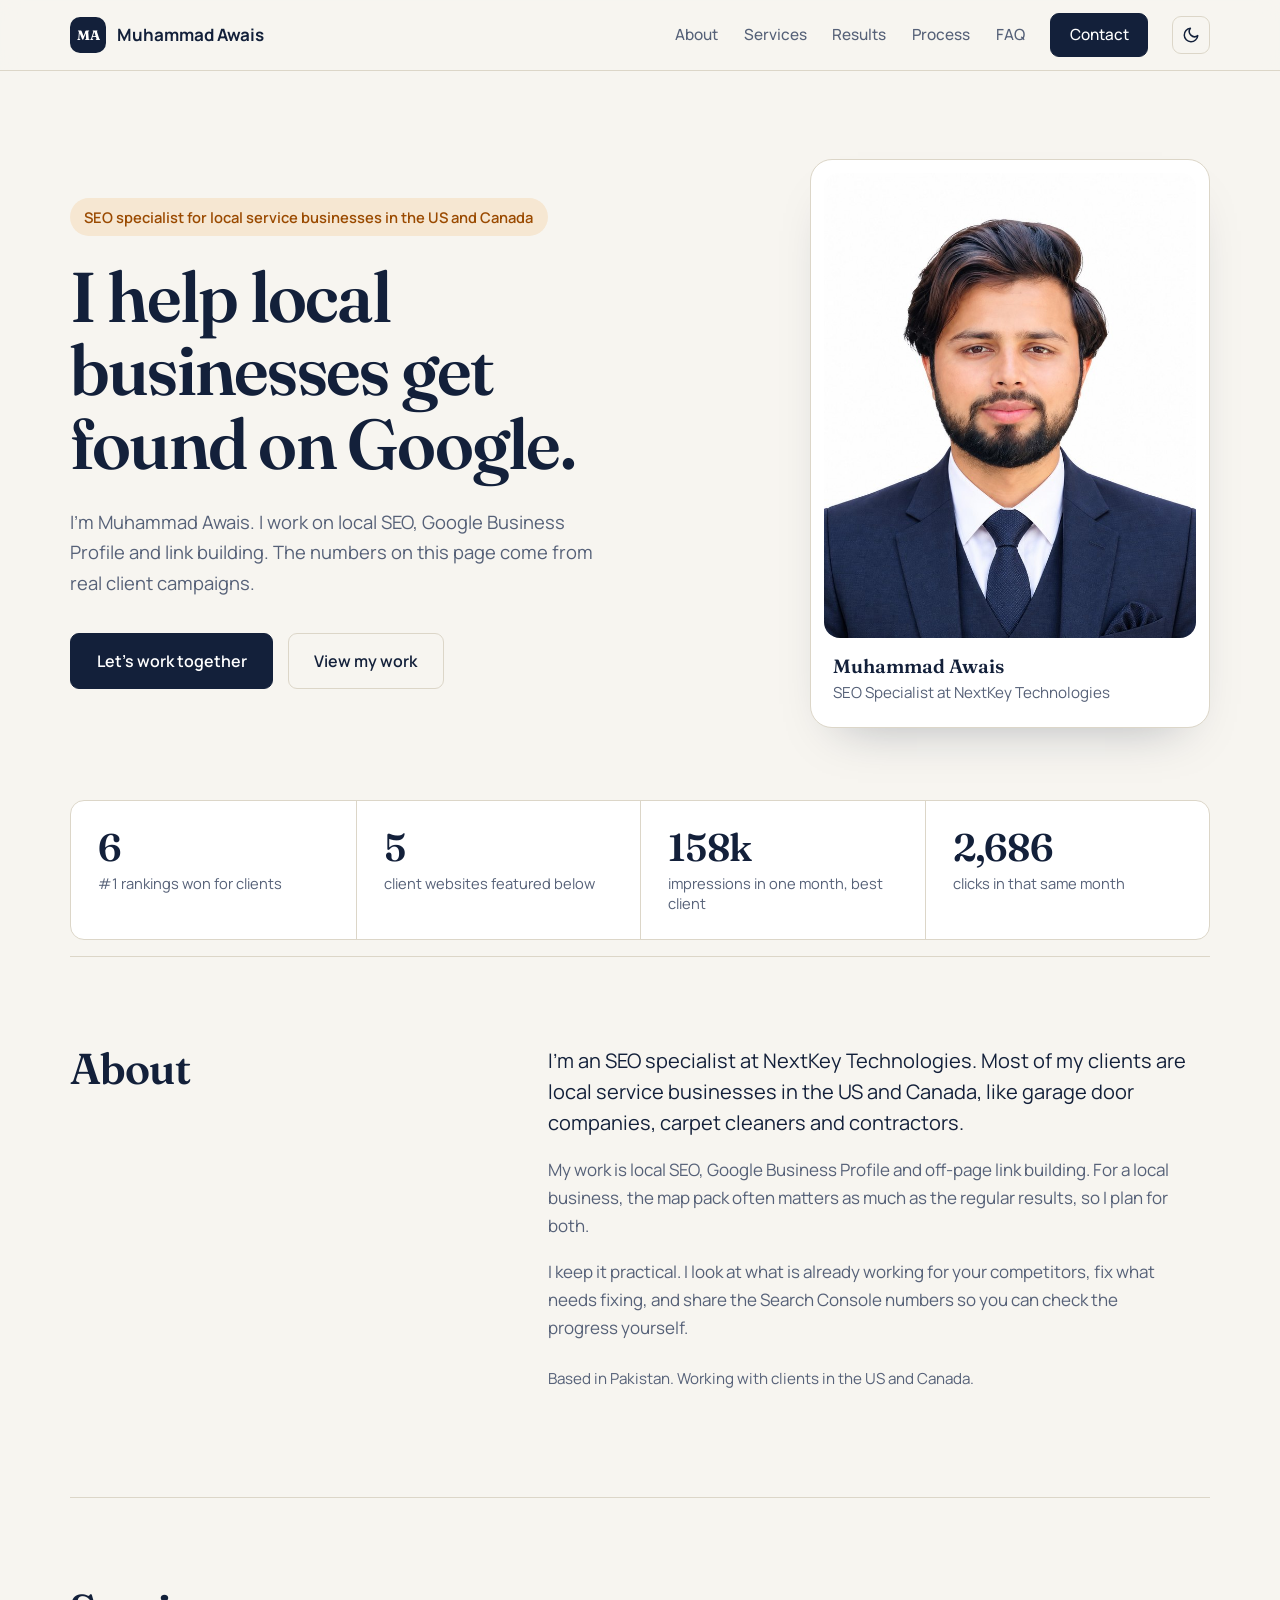
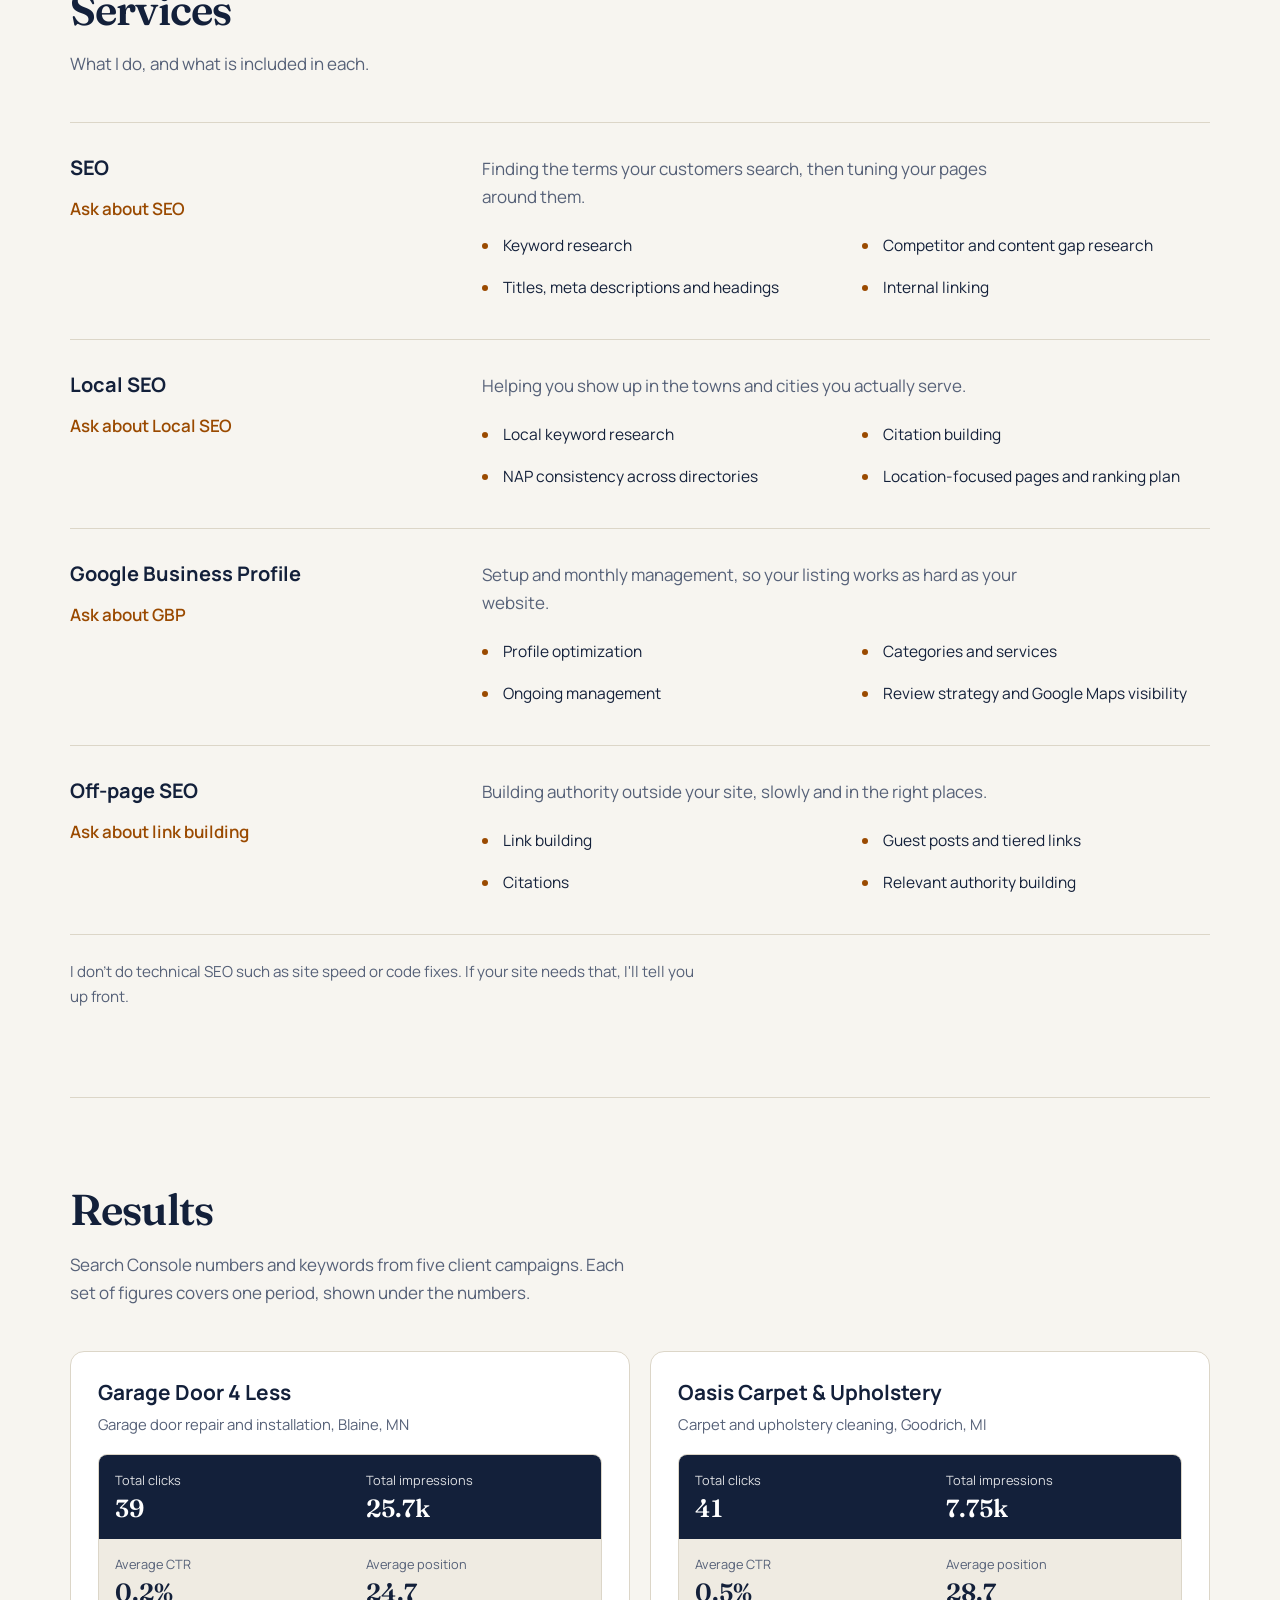
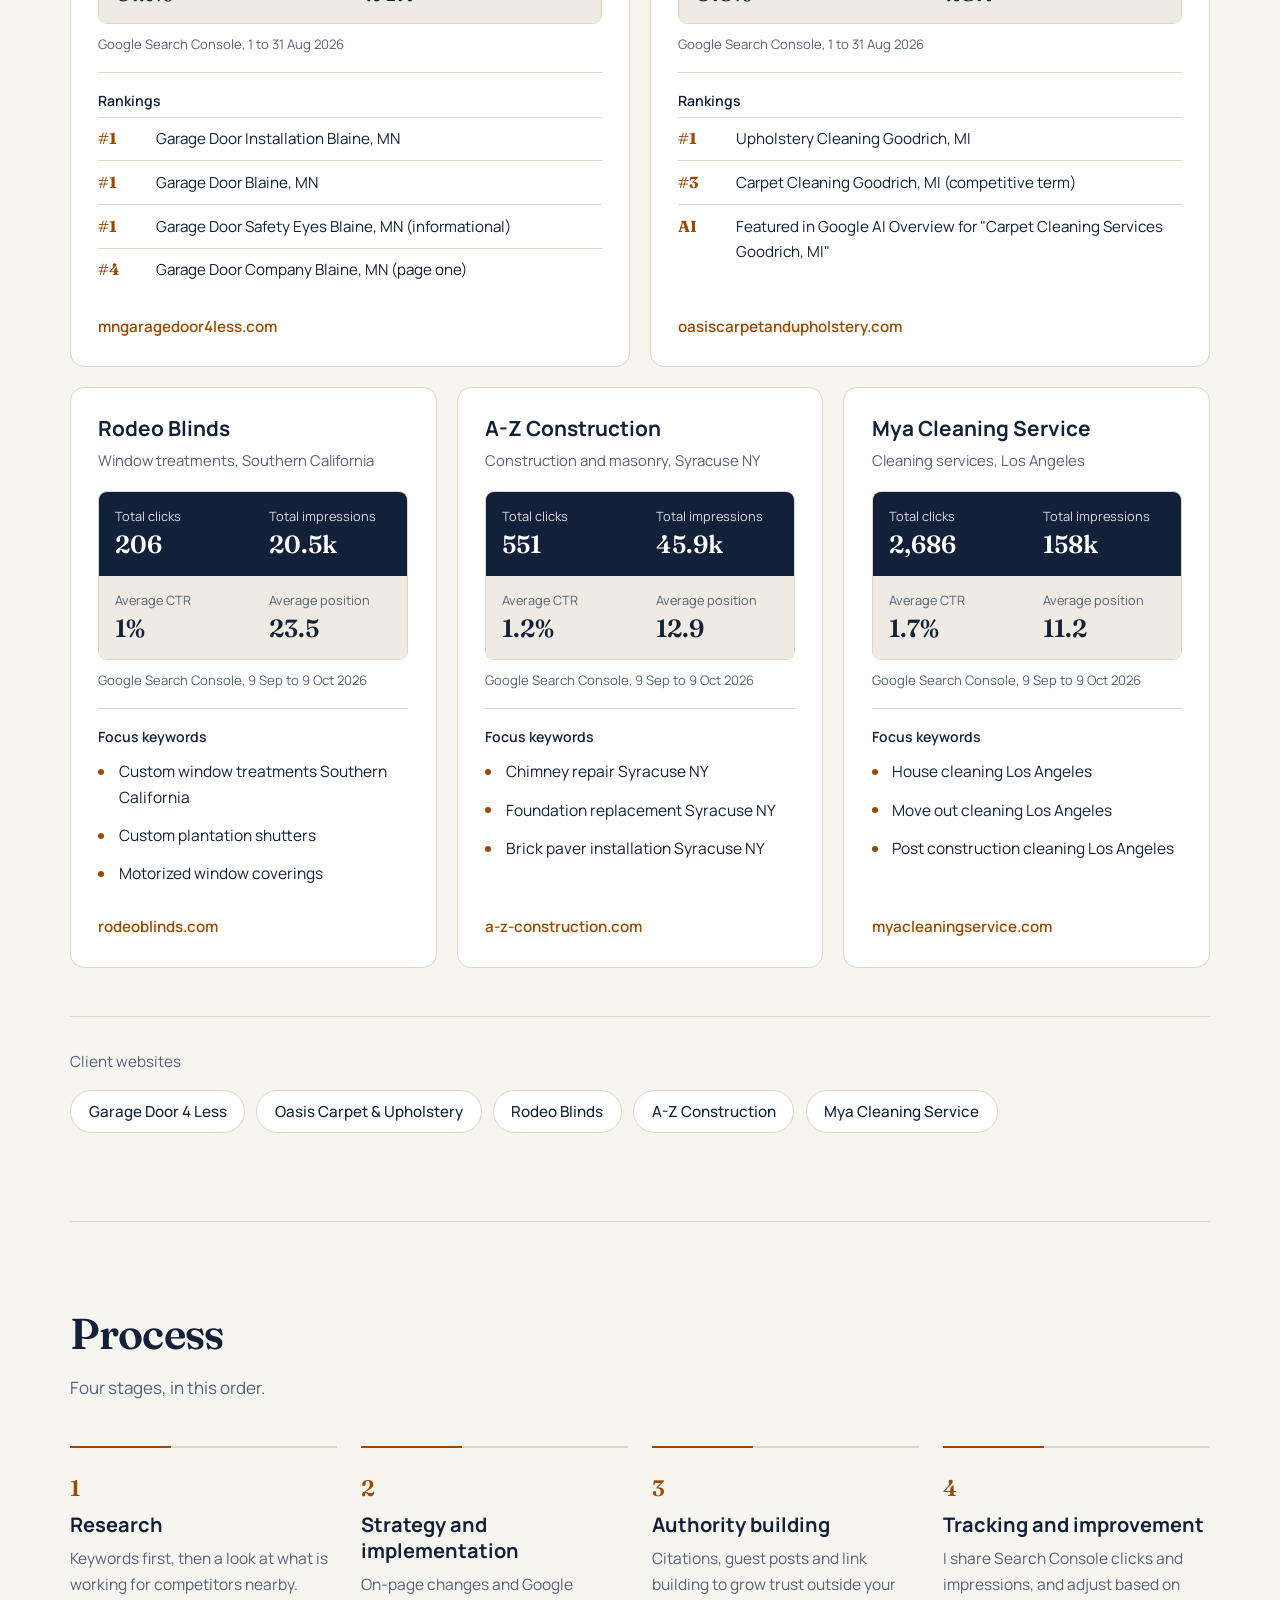
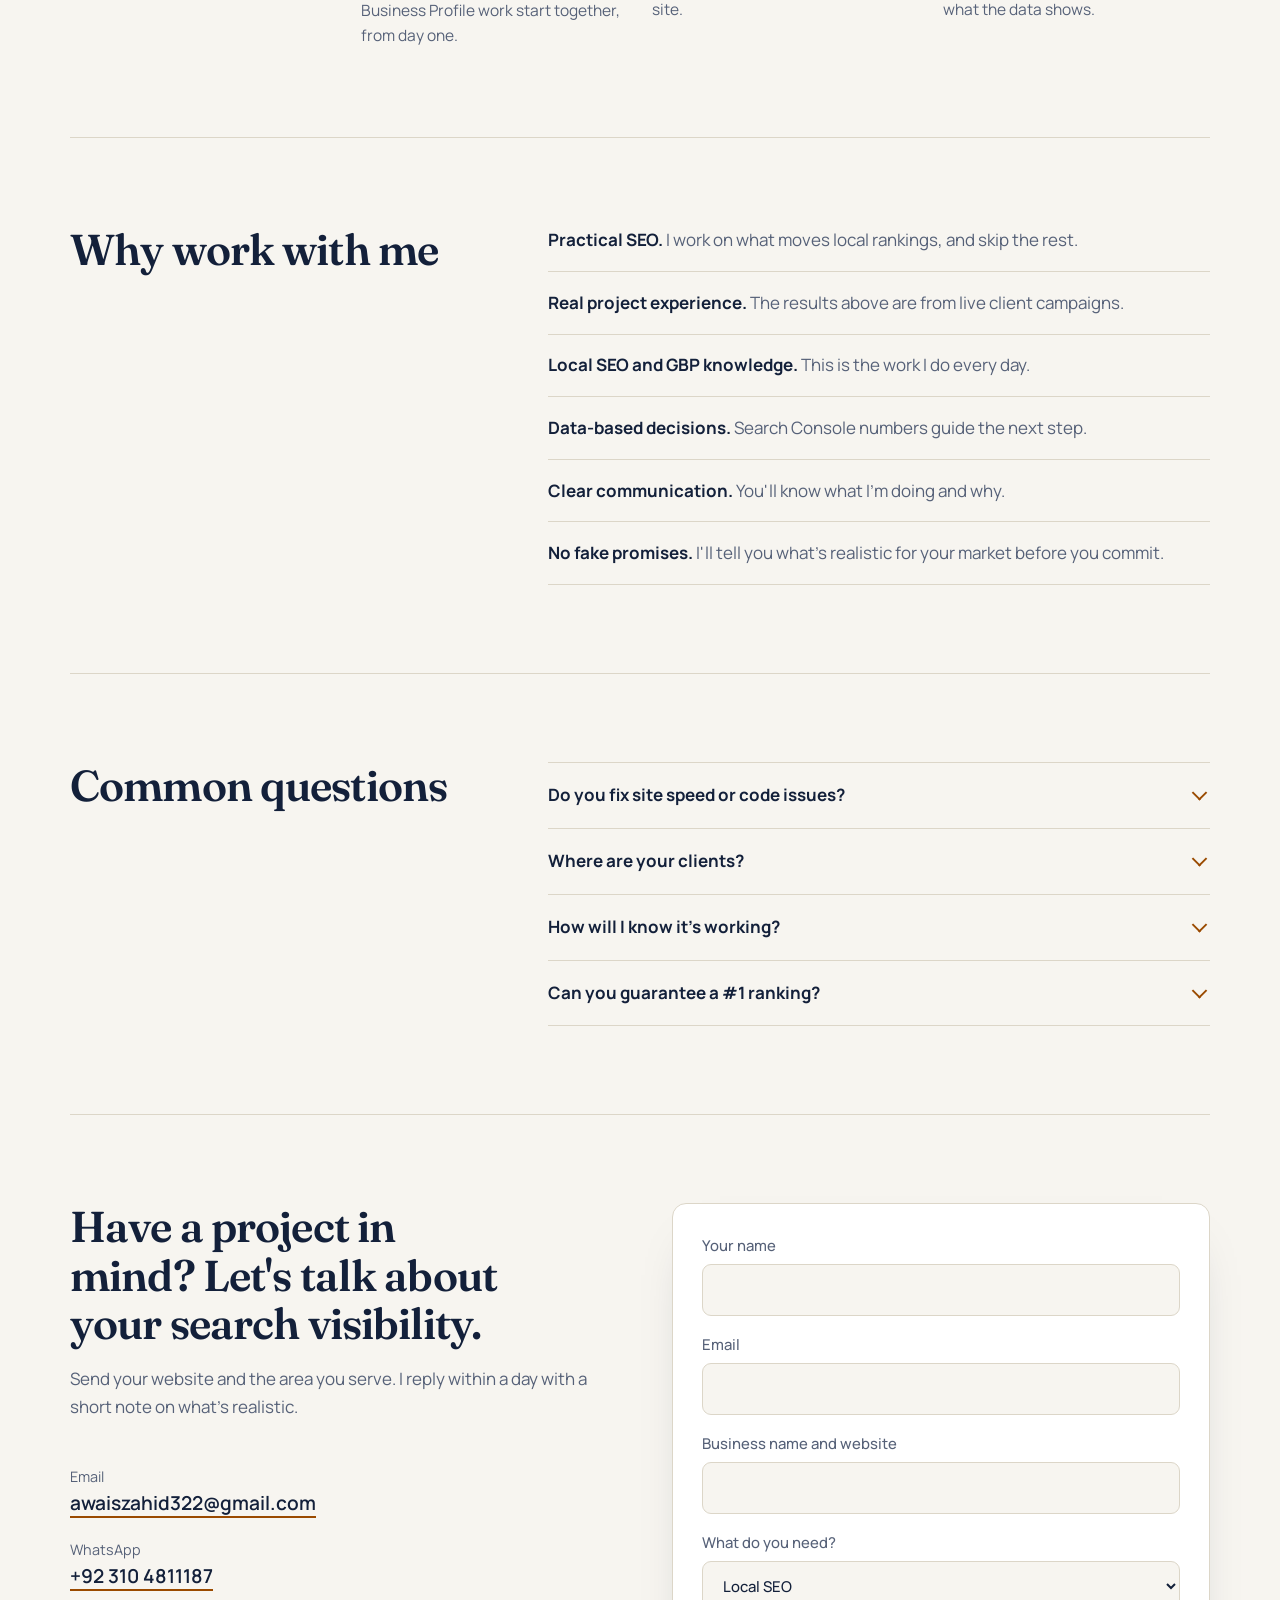
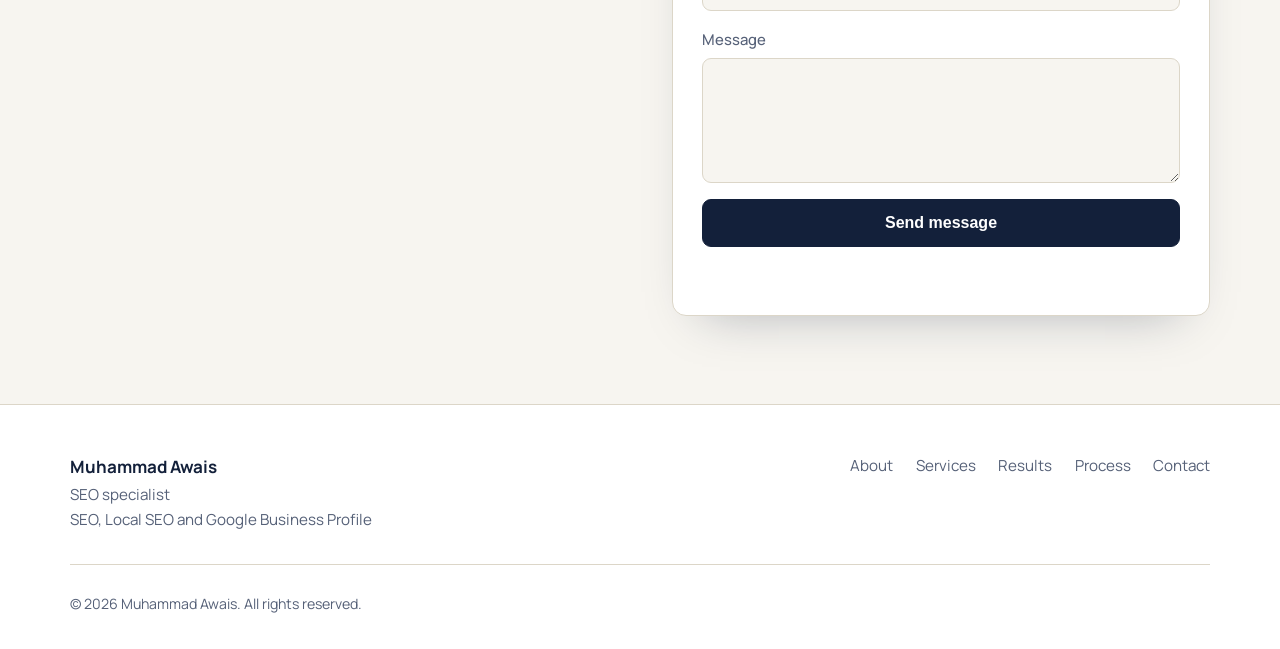
==== commit 33df37c9: "Add files via upload" ====
--- a/index.html
+++ b/index.html
@@ -5,14 +5,14 @@
 <meta name="viewport" content="width=device-width, initial-scale=1">
 <title>Muhammad Awais | SEO Specialist, Local SEO and Google Business Profile Expert</title>
 <meta name="description" content="Muhammad Awais is an SEO specialist for local service businesses in the US and Canada. Local SEO, Google Business Profile, link building and keyword research, with real client results.">
-<link rel="canonical" href="https://awaiszahidofficial.github.io/awais-portfolio/">
+<link rel="canonical" href="https://awaiszahidofficial.github.io/seo-portfolio/">
 <meta name="theme-color" content="#F7F5F0">
 
 <meta property="og:type" content="website">
-<meta property="og:url" content="https://awaiszahidofficial.github.io/awais-portfolio/">
+<meta property="og:url" content="https://awaiszahidofficial.github.io/seo-portfolio/">
 <meta property="og:title" content="Muhammad Awais | SEO Specialist, Local SEO and GBP Expert">
 <meta property="og:description" content="Local SEO, Google Business Profile and link building for service businesses. See real client results.">
-<meta property="og:image" content="https://awaiszahidofficial.github.io/awais-portfolio/assets/awais.jpg">
+<meta property="og:image" content="https://awaiszahidofficial.github.io/seo-portfolio/assets/awais.jpg">
 <meta name="twitter:card" content="summary">
 
 <link rel="icon" href="assets/favicon.svg" type="image/svg+xml">
@@ -34,8 +34,8 @@
   "@type": "ProfessionalService",
   "name": "Muhammad Awais, SEO Specialist",
   "description": "Local SEO, Google Business Profile management and link building for local service businesses in the US and Canada.",
-  "url": "https://awaiszahidofficial.github.io/awais-portfolio/",
-  "image": "https://awaiszahidofficial.github.io/awais-portfolio/assets/awais.jpg",
+  "url": "https://awaiszahidofficial.github.io/seo-portfolio/",
+  "image": "https://awaiszahidofficial.github.io/seo-portfolio/assets/awais.jpg",
   "email": "awaiszahid322@gmail.com",
   "areaServed": ["United States", "Canada"],
   "founder": { "@type": "Person", "name": "Muhammad Awais", "jobTitle": "SEO Specialist", "worksFor": { "@type": "Organization", "name": "NextKey Technologies" } },
@@ -150,6 +150,7 @@
   <h2>Results</h2>
   <p class="sub">Search Console numbers and keywords from five client campaigns. Each set of figures covers one period, shown under the numbers.</p>
 
+  <!-- SCREENSHOTS: upload an image named assets/console-garage-door-4-less (or console-oasis-carpet, console-rodeo-blinds, console-a-z-construction, console-mya-cleaning) with extension .png, .jpg, .jpeg or .webp and it appears in the card automatically. -->
   <!-- Focus keywords (Rodeo Blinds, A-Z Construction, Mya) come from each client's website content. Replace them with real ranking positions when you have them. -->
   <div class="grid2">
     <article class="client">
@@ -162,9 +163,9 @@
         <div class="gt"><small>Average position</small><b>24.7</b></div>
       </div>
       <p class="gsc-cap">Google Search Console, 1 to 31 Aug 2026</p>
-      <a class="shot result-shot" href="assets/garage-door-4-less-search-console.jpeg" target="_blank" rel="noopener">
-        <img src="assets/garage-door-4-less-search-console.jpeg" alt="Google Search Console performance screenshot for Garage Door 4 Less, August 2026" width="1190" height="551" loading="lazy">
-        <span>View Search Console screenshot</span>
+      <a class="shot" data-base="assets/console-garage-door-4-less" target="_blank" rel="noopener" hidden>
+        <img alt="Google Search Console performance report for Garage Door 4 Less" loading="lazy">
+        <span>Original Search Console screenshot. Click to enlarge.</span>
       </a>
       <p class="focus-t">Rankings</p>
       <ul class="kw"><li><span>#1</span>Garage Door Installation Blaine, MN</li><li><span>#1</span>Garage Door Blaine, MN</li><li><span>#1</span>Garage Door Safety Eyes Blaine, MN (informational)</li><li><span>#4</span>Garage Door Company Blaine, MN (page one)</li></ul>
@@ -180,9 +181,9 @@
         <div class="gt"><small>Average position</small><b>28.7</b></div>
       </div>
       <p class="gsc-cap">Google Search Console, 1 to 31 Aug 2026</p>
-      <a class="shot result-shot" href="assets/oasis-carpet-search-console.jpeg" target="_blank" rel="noopener">
-        <img src="assets/oasis-carpet-search-console.jpeg" alt="Google Search Console performance screenshot for Oasis Carpet &amp; Upholstery, August 2026" width="1183" height="551" loading="lazy">
-        <span>View Search Console screenshot</span>
+      <a class="shot" data-base="assets/console-oasis-carpet" target="_blank" rel="noopener" hidden>
+        <img alt="Google Search Console performance report for Oasis Carpet and Upholstery" loading="lazy">
+        <span>Original Search Console screenshot. Click to enlarge.</span>
       </a>
       <p class="focus-t">Rankings</p>
       <ul class="kw"><li><span>#1</span>Upholstery Cleaning Goodrich, MI</li><li><span>#3</span>Carpet Cleaning Goodrich, MI (competitive term)</li><li><span>AI</span>Featured in Google AI Overview for "Carpet Cleaning Services Goodrich, MI"</li></ul>
@@ -201,6 +202,10 @@
         <div class="gt"><small>Average position</small><b>23.5</b></div>
       </div>
       <p class="gsc-cap">Google Search Console, 9 Sep to 9 Oct 2026</p>
+      <a class="shot" data-base="assets/console-rodeo-blinds" target="_blank" rel="noopener" hidden>
+        <img alt="Google Search Console performance report for Rodeo Blinds" loading="lazy">
+        <span>Original Search Console screenshot. Click to enlarge.</span>
+      </a>
       <p class="focus-t">Focus keywords</p>
       <ul class="focus"><li>Custom window treatments Southern California</li><li>Custom plantation shutters</li><li>Motorized window coverings</li></ul>
       <a class="site" href="https://www.rodeoblinds.com/" target="_blank" rel="noopener">rodeoblinds.com</a>
@@ -215,6 +220,10 @@
         <div class="gt"><small>Average position</small><b>12.9</b></div>
       </div>
       <p class="gsc-cap">Google Search Console, 9 Sep to 9 Oct 2026</p>
+      <a class="shot" data-base="assets/console-a-z-construction" target="_blank" rel="noopener" hidden>
+        <img alt="Google Search Console performance report for A-Z Construction" loading="lazy">
+        <span>Original Search Console screenshot. Click to enlarge.</span>
+      </a>
       <p class="focus-t">Focus keywords</p>
       <ul class="focus"><li>Chimney repair Syracuse NY</li><li>Foundation replacement Syracuse NY</li><li>Brick paver installation Syracuse NY</li></ul>
       <a class="site" href="https://a-z-construction.com/" target="_blank" rel="noopener">a-z-construction.com</a>
@@ -229,6 +238,10 @@
         <div class="gt"><small>Average position</small><b>11.2</b></div>
       </div>
       <p class="gsc-cap">Google Search Console, 9 Sep to 9 Oct 2026</p>
+      <a class="shot" data-base="assets/console-mya-cleaning" target="_blank" rel="noopener" hidden>
+        <img alt="Google Search Console performance report for Mya Cleaning Service" loading="lazy">
+        <span>Original Search Console screenshot. Click to enlarge.</span>
+      </a>
       <p class="focus-t">Focus keywords</p>
       <ul class="focus"><li>House cleaning Los Angeles</li><li>Move out cleaning Los Angeles</li><li>Post construction cleaning Los Angeles</li></ul>
       <a class="site" href="https://myacleaningservice.com/" target="_blank" rel="noopener">myacleaningservice.com</a>
--- a/style.css
+++ b/style.css
@@ -114,9 +114,6 @@
 .shot img{display:block;width:100%;height:auto;border:1px solid var(--line);border-radius:var(--r-sm);background:#fff}
 .shot span{display:block;margin-top:.6rem;font-size:.82rem;color:var(--muted)}
 .shot:hover img{border-color:var(--accent)}
-.result-shot{margin:.25rem 0 1rem}
-.result-shot img{aspect-ratio:1190/551;object-fit:contain}
-.result-shot span{font-size:.82rem}
 
 .grid3{display:grid;grid-template-columns:repeat(3,1fr);gap:1.25rem;margin-top:1.25rem}
 .client{background:var(--surface);border:1px solid var(--line);border-radius:var(--r);padding:1.7rem;display:flex;flex-direction:column}
@@ -227,3 +224,8 @@
 .client .kw span{min-width:2.6rem}
 .client h3{font-size:1.3rem}
 @media (max-width:960px){.grid2{grid-template-columns:1fr}}
+
+/* Optional console screenshots: shown only when the image file exists */
+.client .shot{margin:0 0 1rem}
+.client .shot[hidden]{display:none}
+.client .shot img{border:1px solid var(--line)}
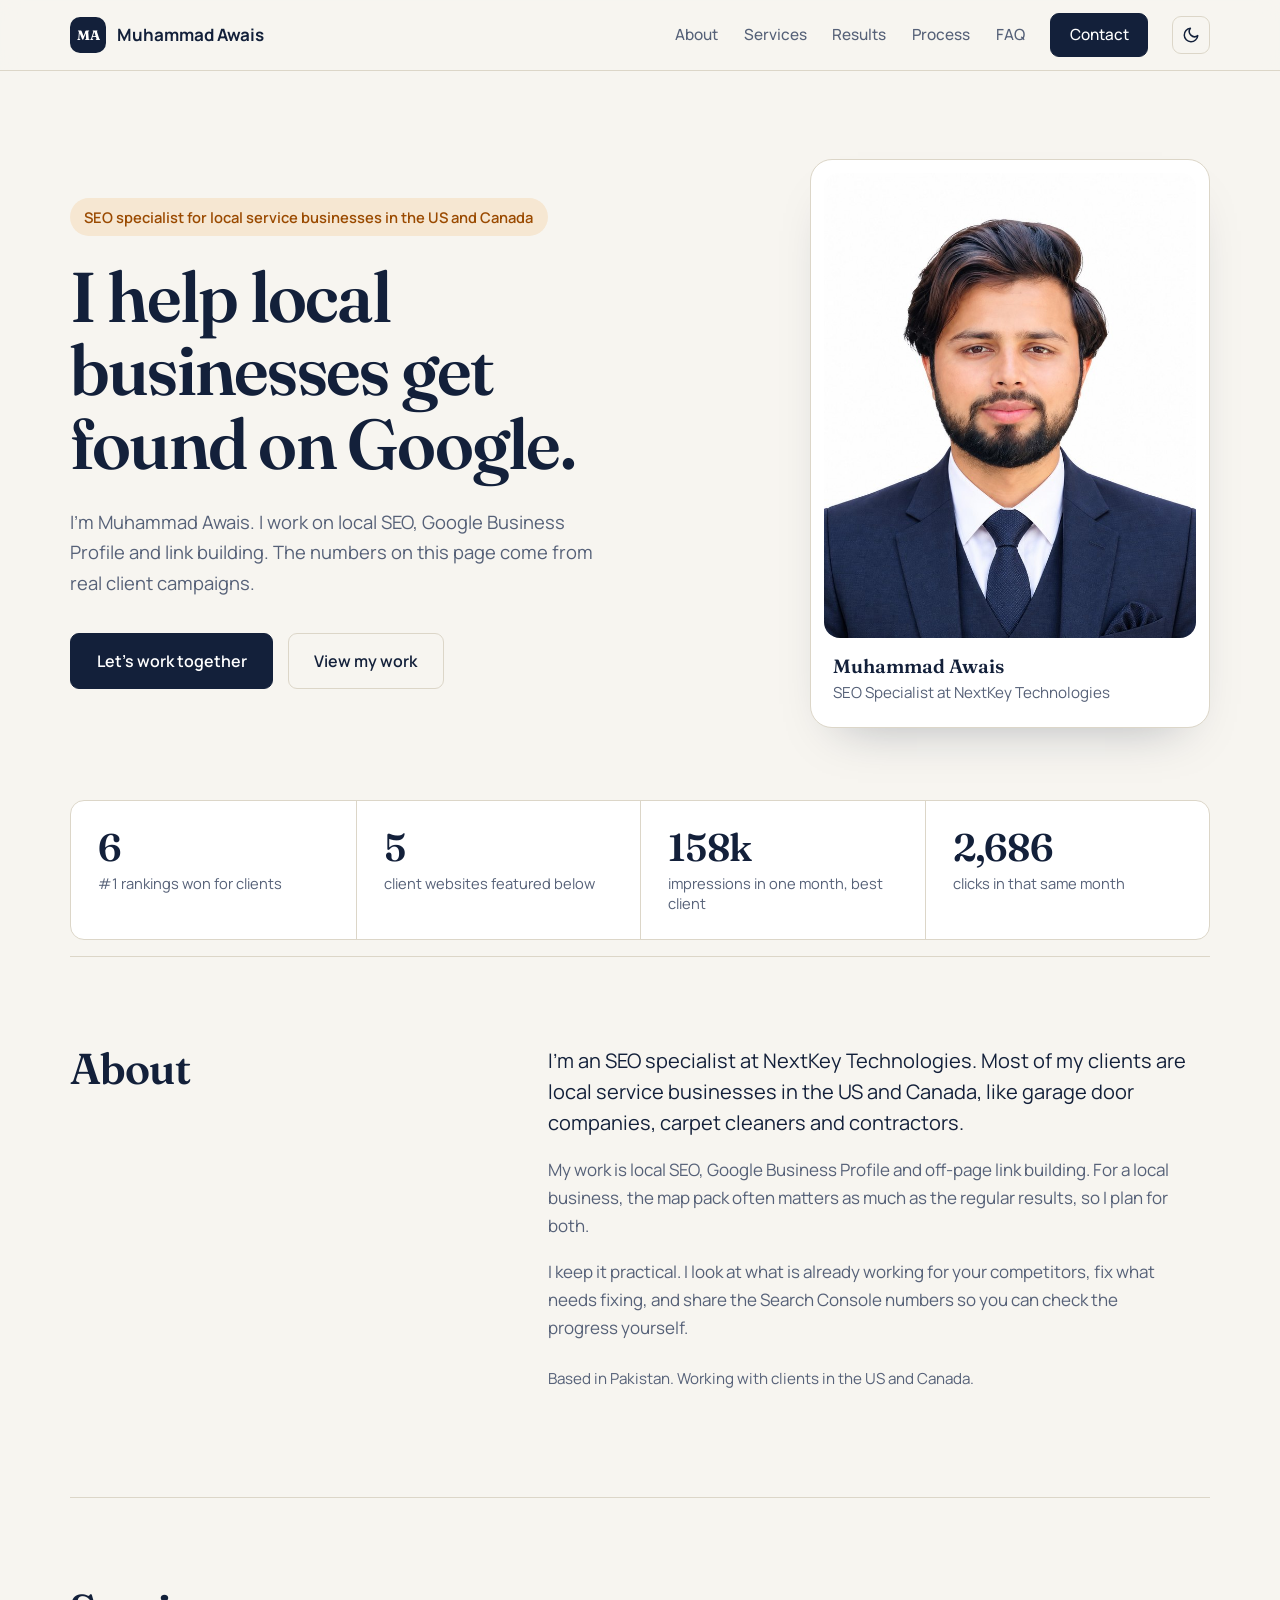
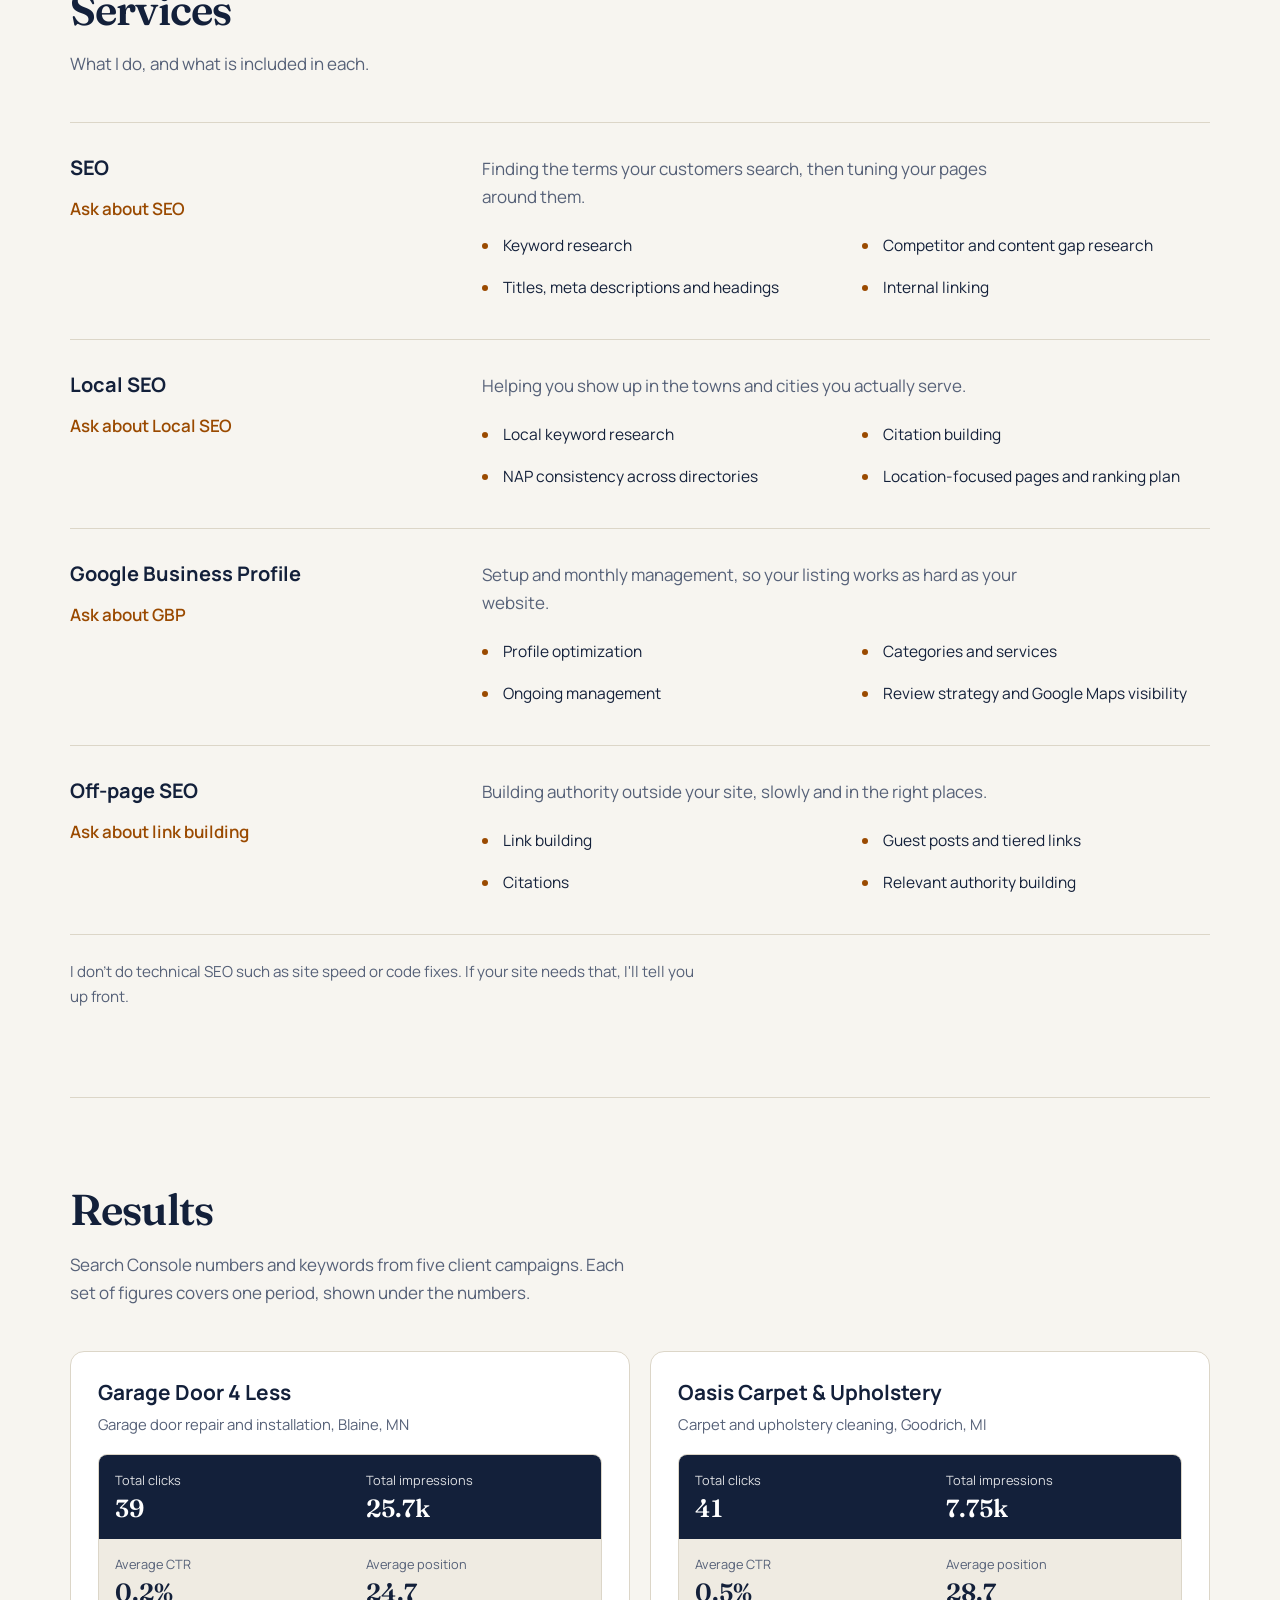
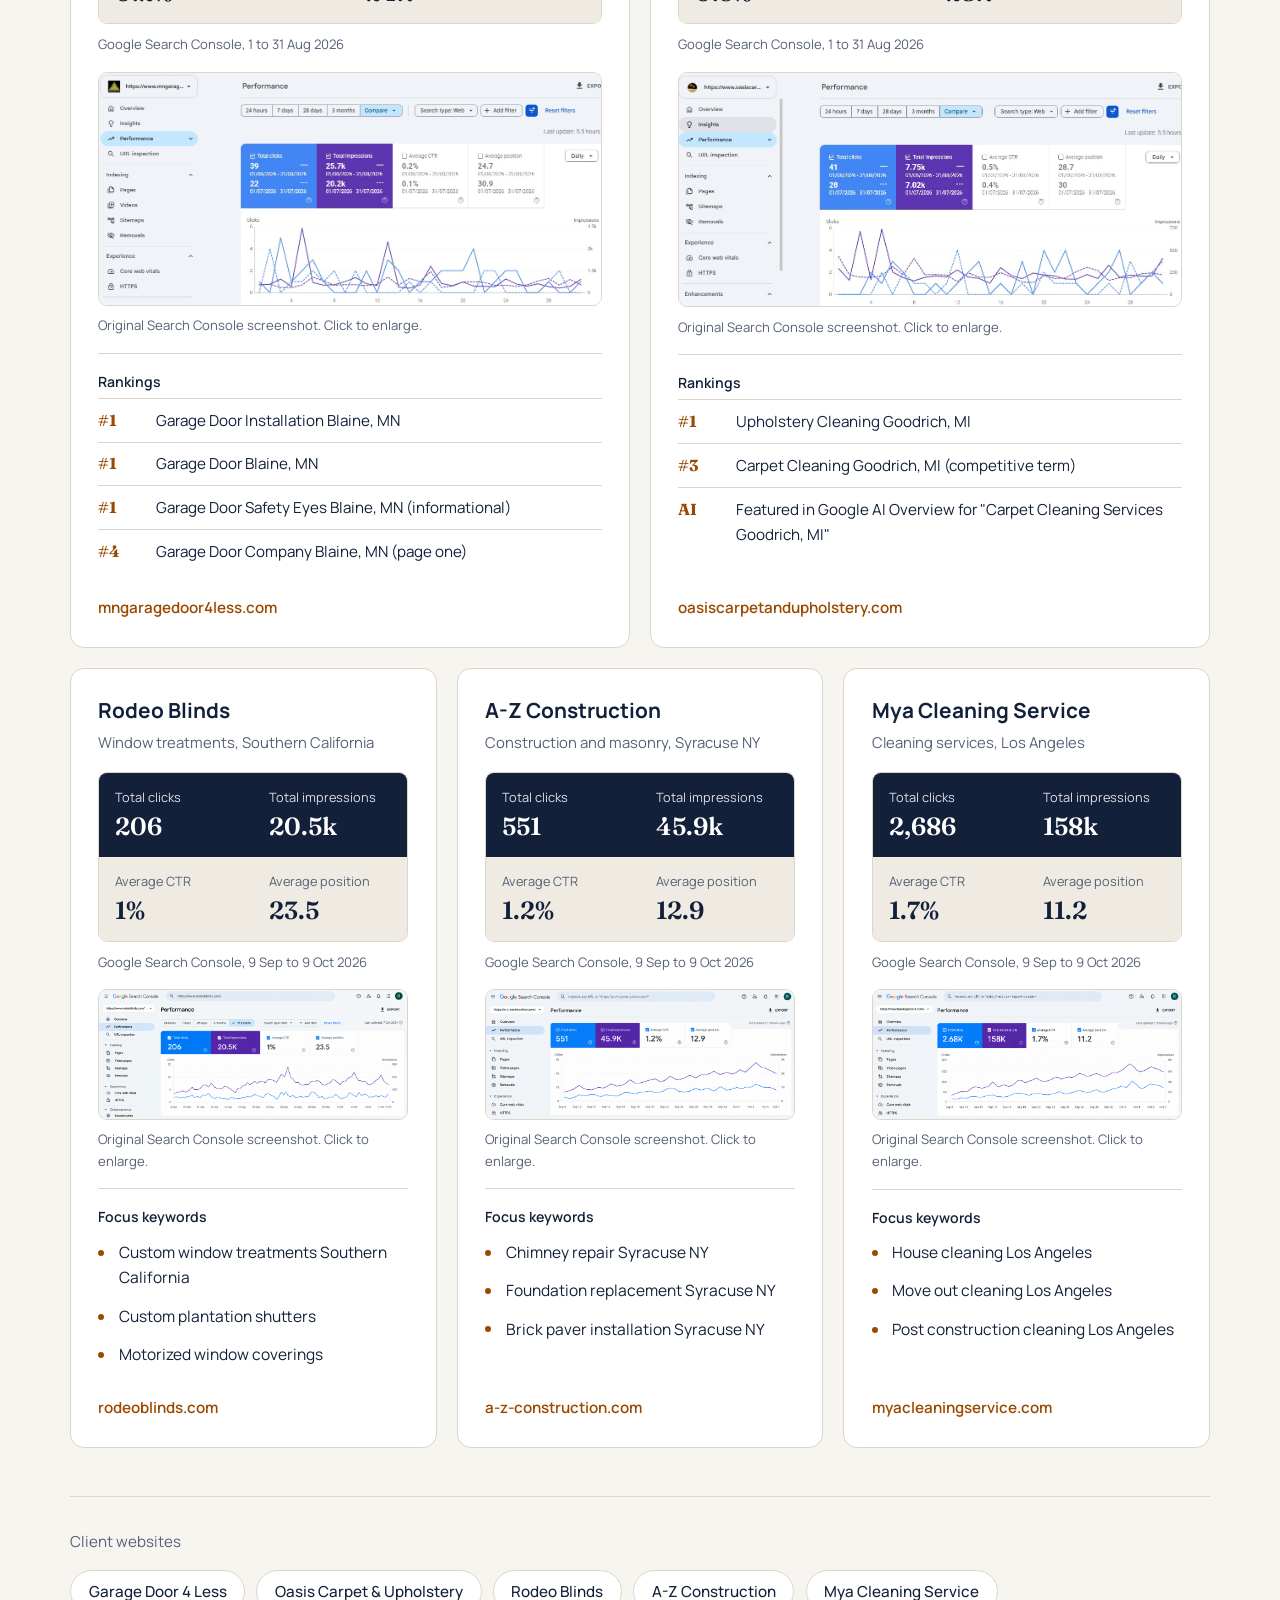
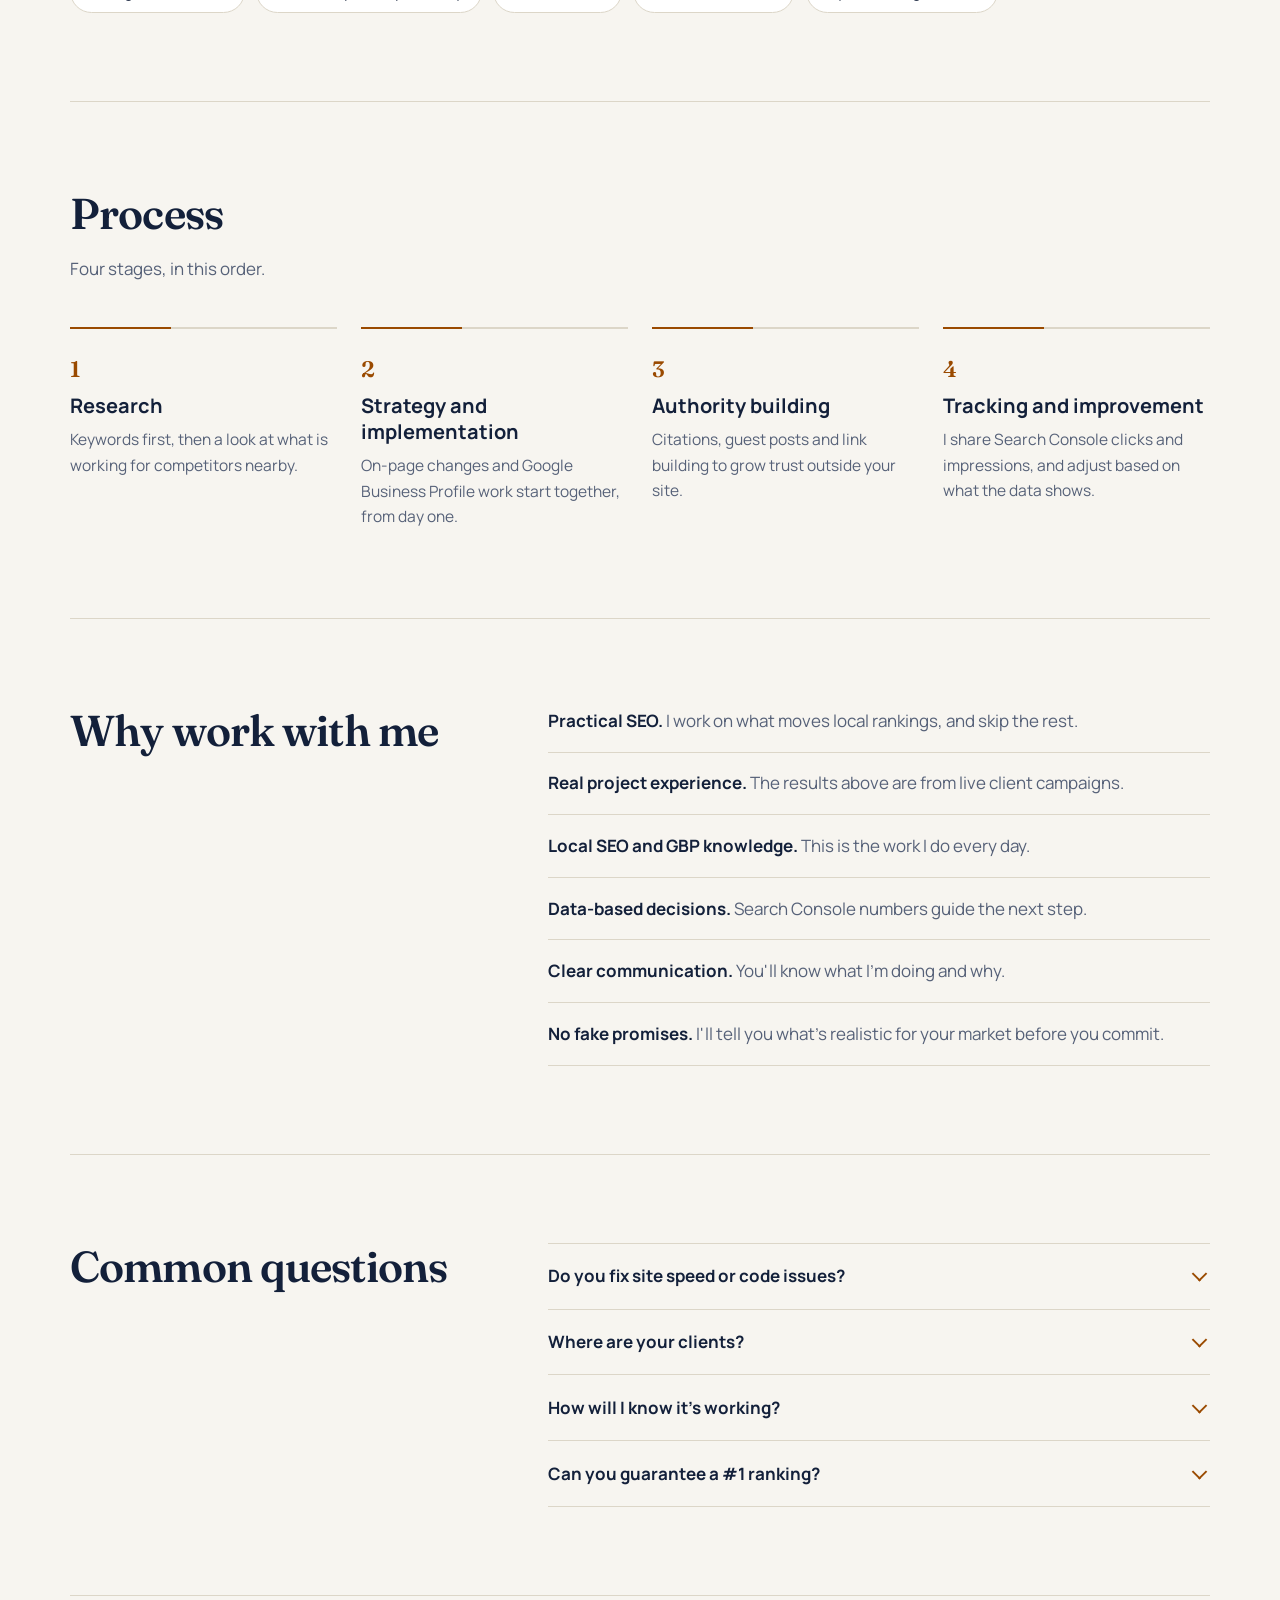
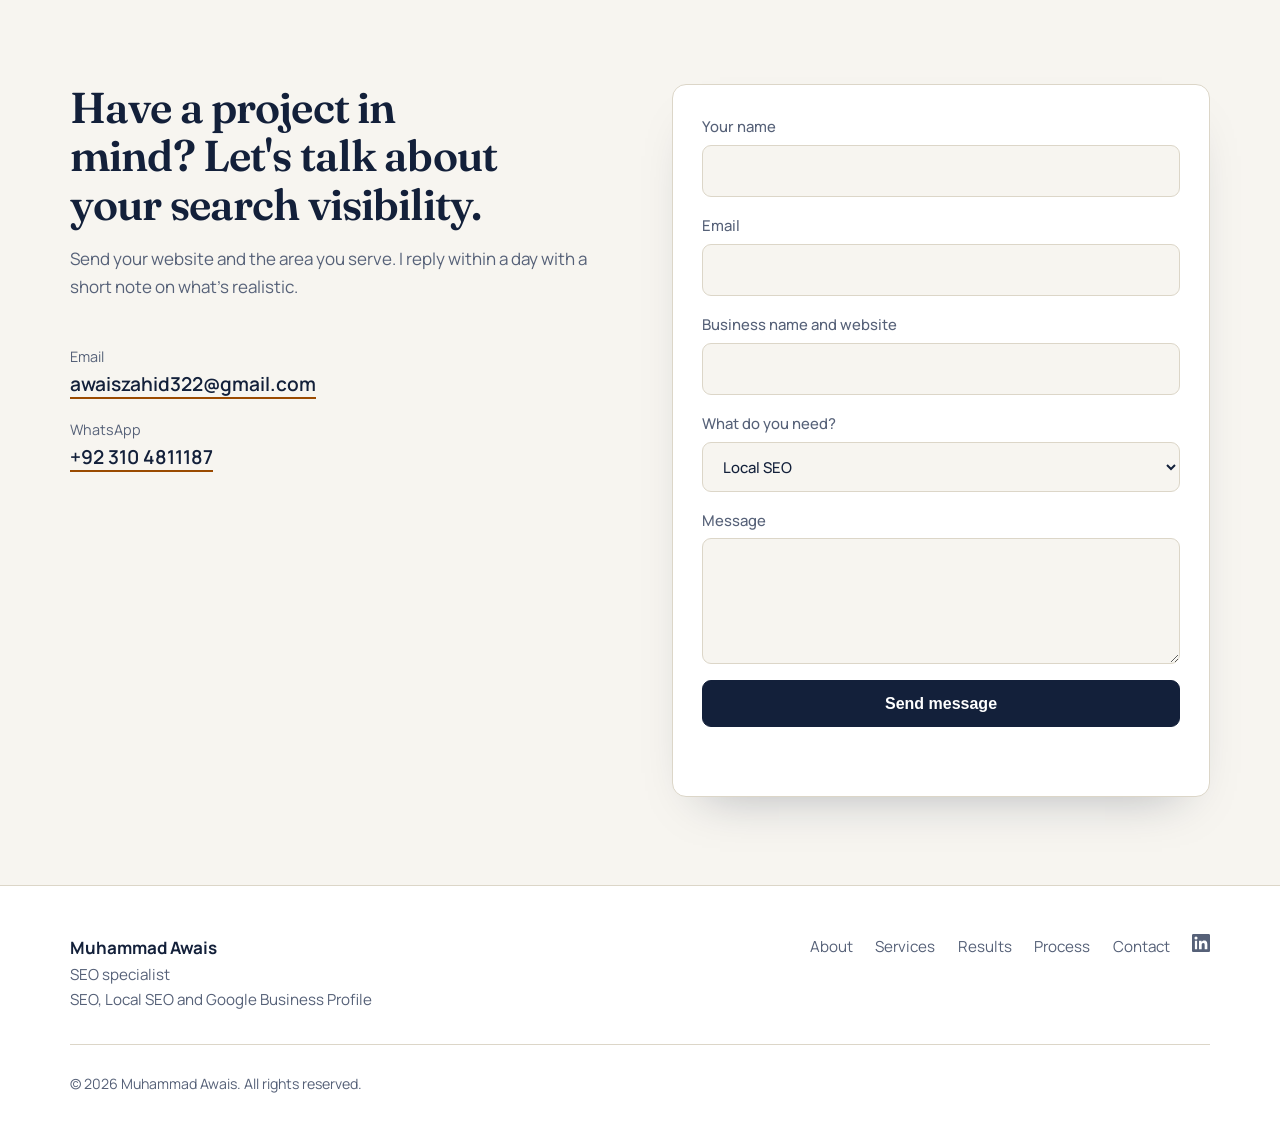
==== commit 8135c6b5: "Added linkedin url" ====
--- a/index.html
+++ b/index.html
@@ -332,7 +332,12 @@
       <p>SEO, Local SEO and Google Business Profile</p>
     </div>
     <nav aria-label="Footer">
-      <a href="#about">About</a><a href="#services">Services</a><a href="#results">Results</a><a href="#process">Process</a><a href="#contact">Contact</a>
+      <a href="#about">About</a><a href="#services">Services</a><a href="#results">Results</a><a href="#process">Process</a><a href="#contact">Contact</a> <a href="https://www.linkedin.com/in/awaiszahidofficial/" target="_blank" rel="noopener noreferrer" aria-label="LinkedIn Profile">
+<svg xmlns="http://www.w3.org/2000/svg" width="18" height="18" viewBox="0 0 24 24" fill="currentColor" aria-hidden="true">
+<path d="M20.447 20.452h-3.554v-5.569c0-1.328-.027-3.037-1.852-3.037-1.853 0-2.136 1.445-2.136 2.939v5.667H9.35V9h3.414v1.561h.049c.476-.9 1.637-1.85 3.37-1.85 3.601 0 4.267 2.37 4.267 5.455v6.286zM5.337 7.433a2.062 2.062 0 1 1 0-4.124 2.062 2.062 0 0 1 0 4.124zM6.814 20.452H3.861V9h2.953v11.452zM22.225 0H1.771C.792 0 0 .774 0 1.729v20.542C0 23.227.792 24 1.771 24h20.451C23.2 24 24 23.227 24 22.271V1.729C24 .774 23.2 0 22.222 0h.003z"></path>
+</svg>
+</a>
+
     </nav>
   </div>
   <div class="wrap foot-base"><small>&copy; <span id="year">2026</span> Muhammad Awais. All rights reserved.</small></div>
